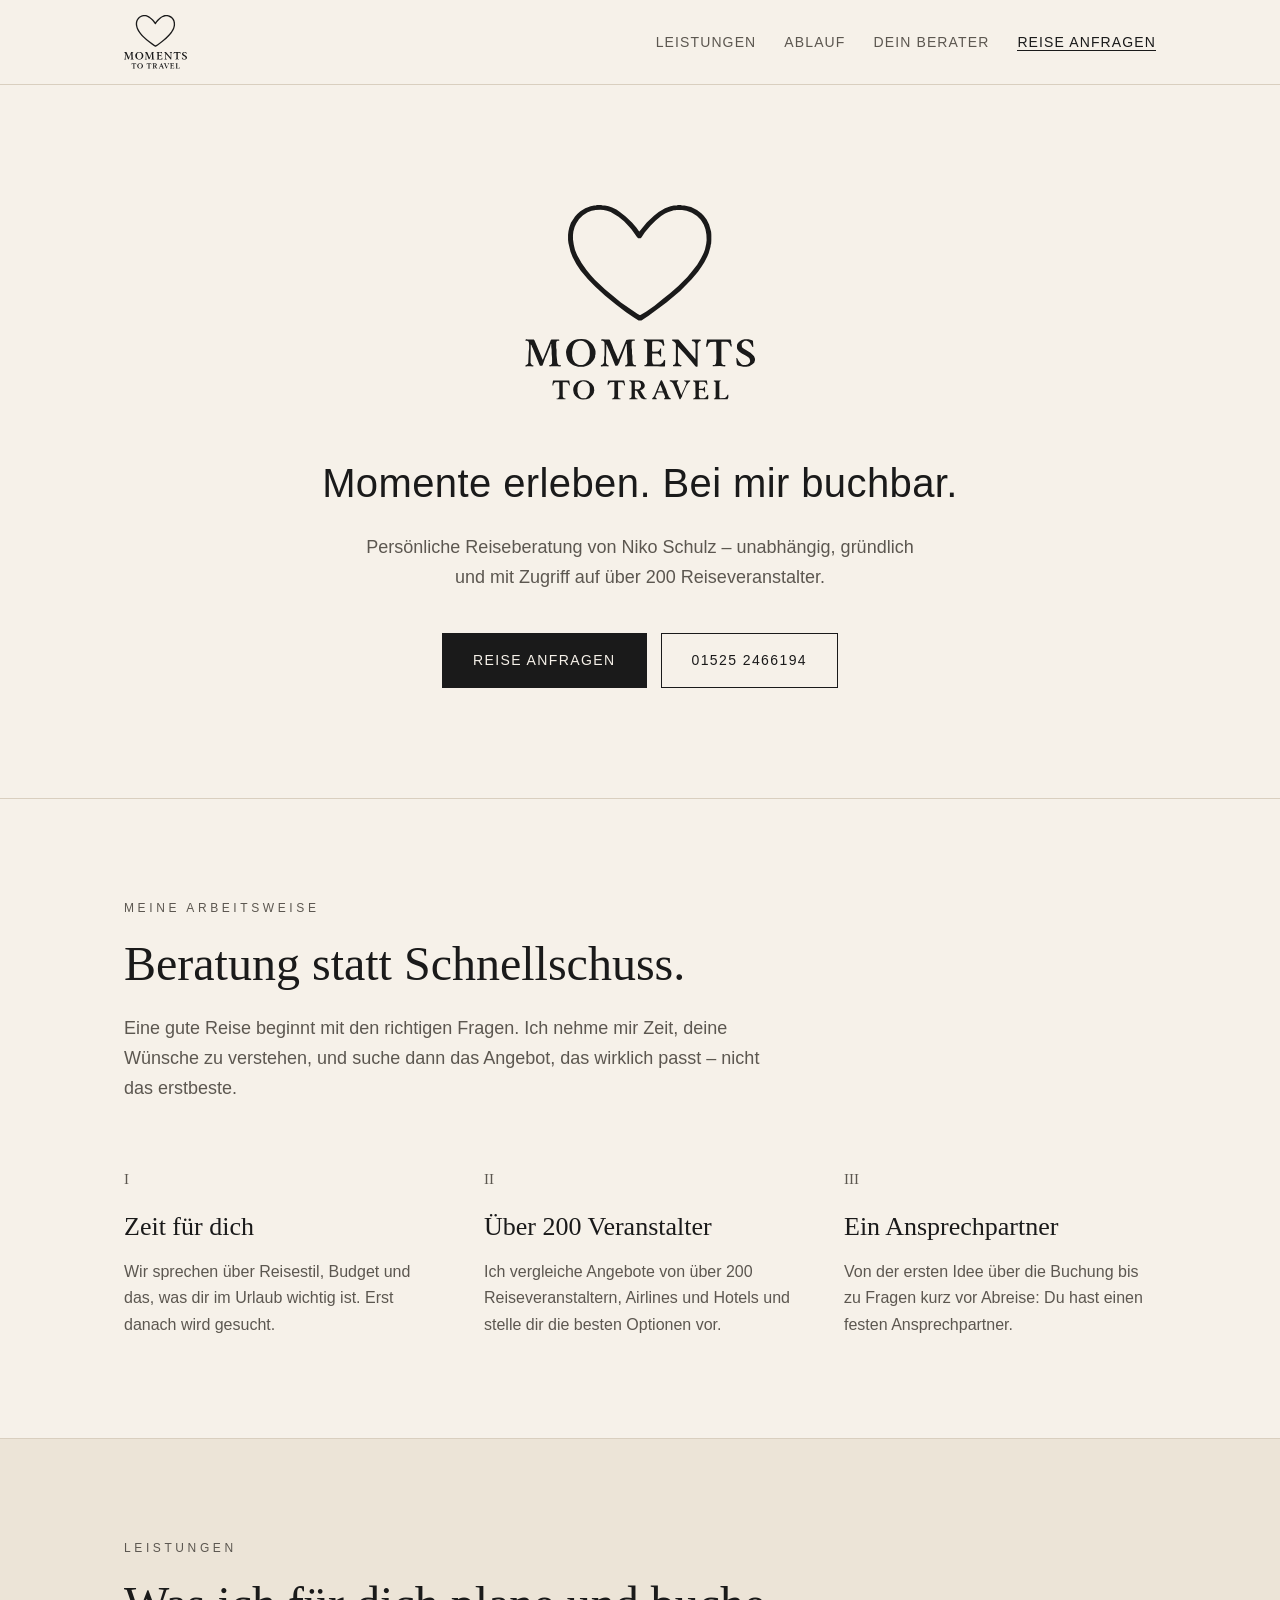
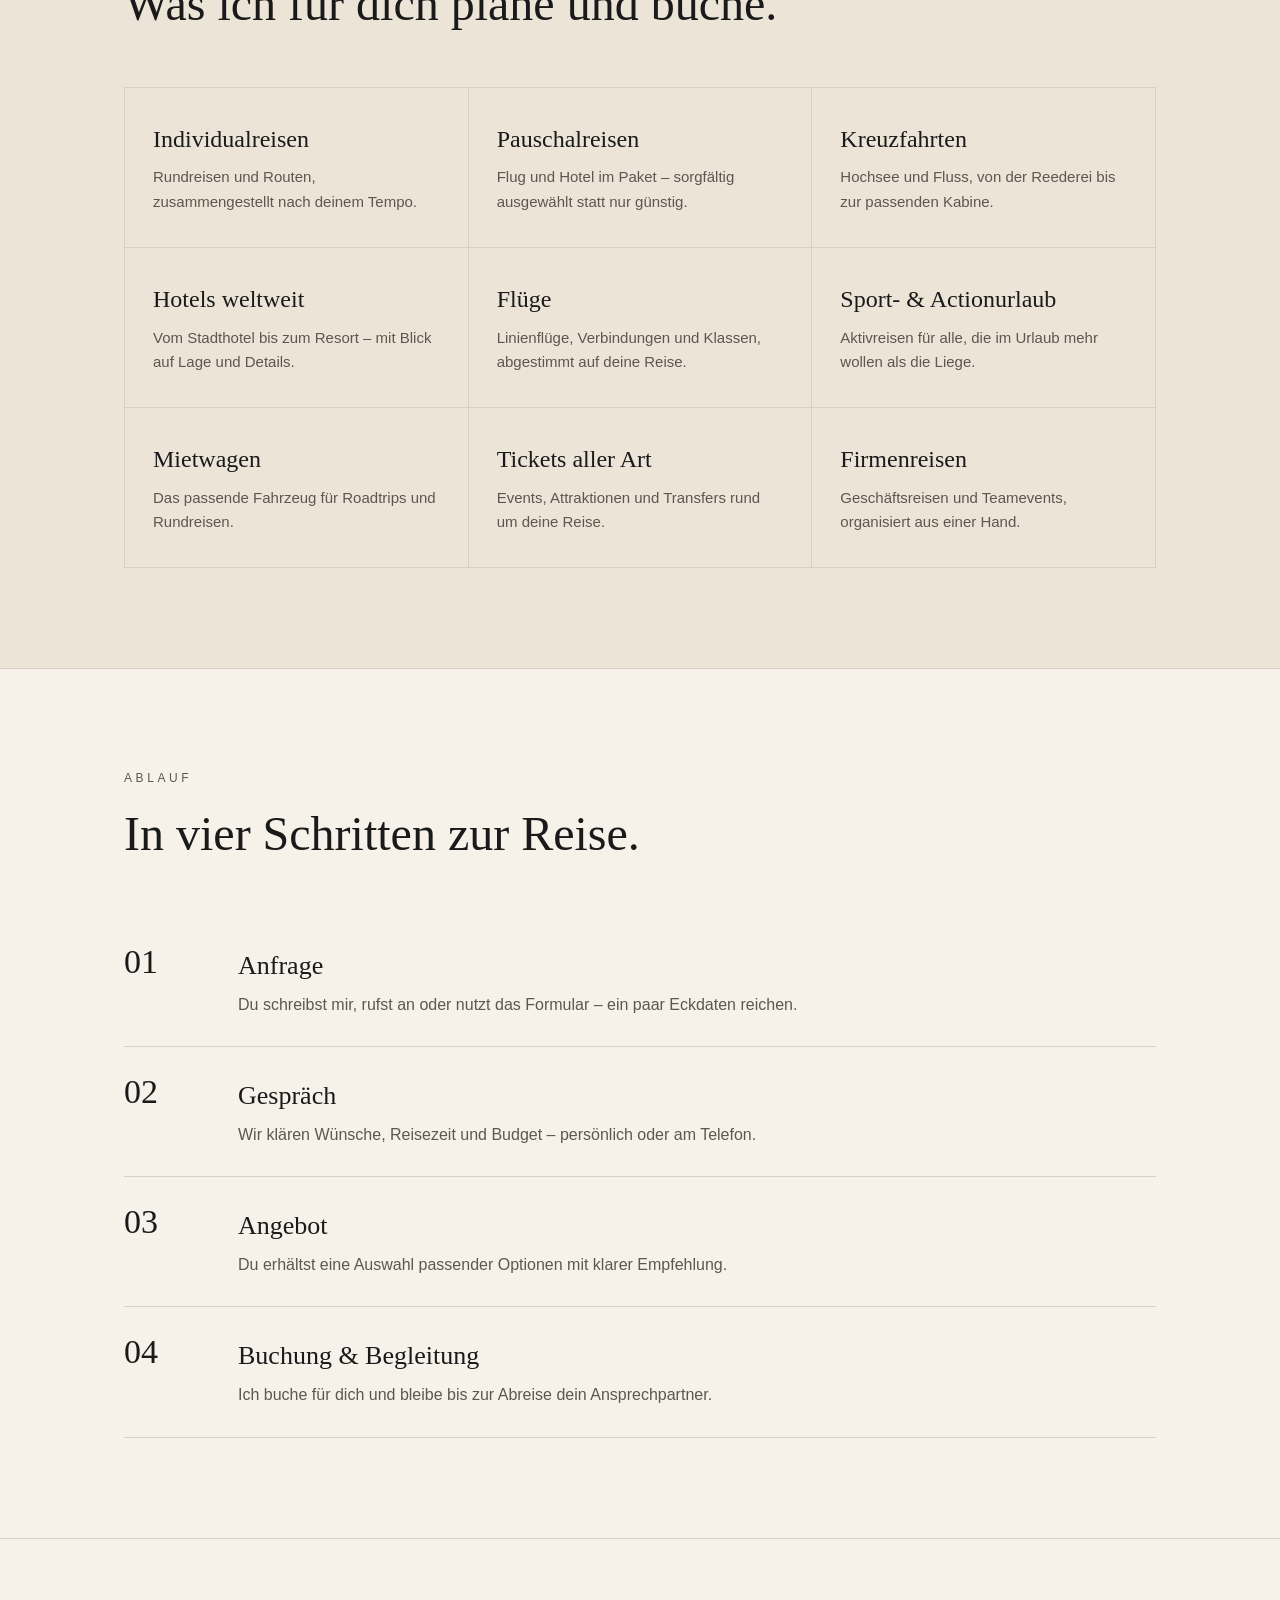
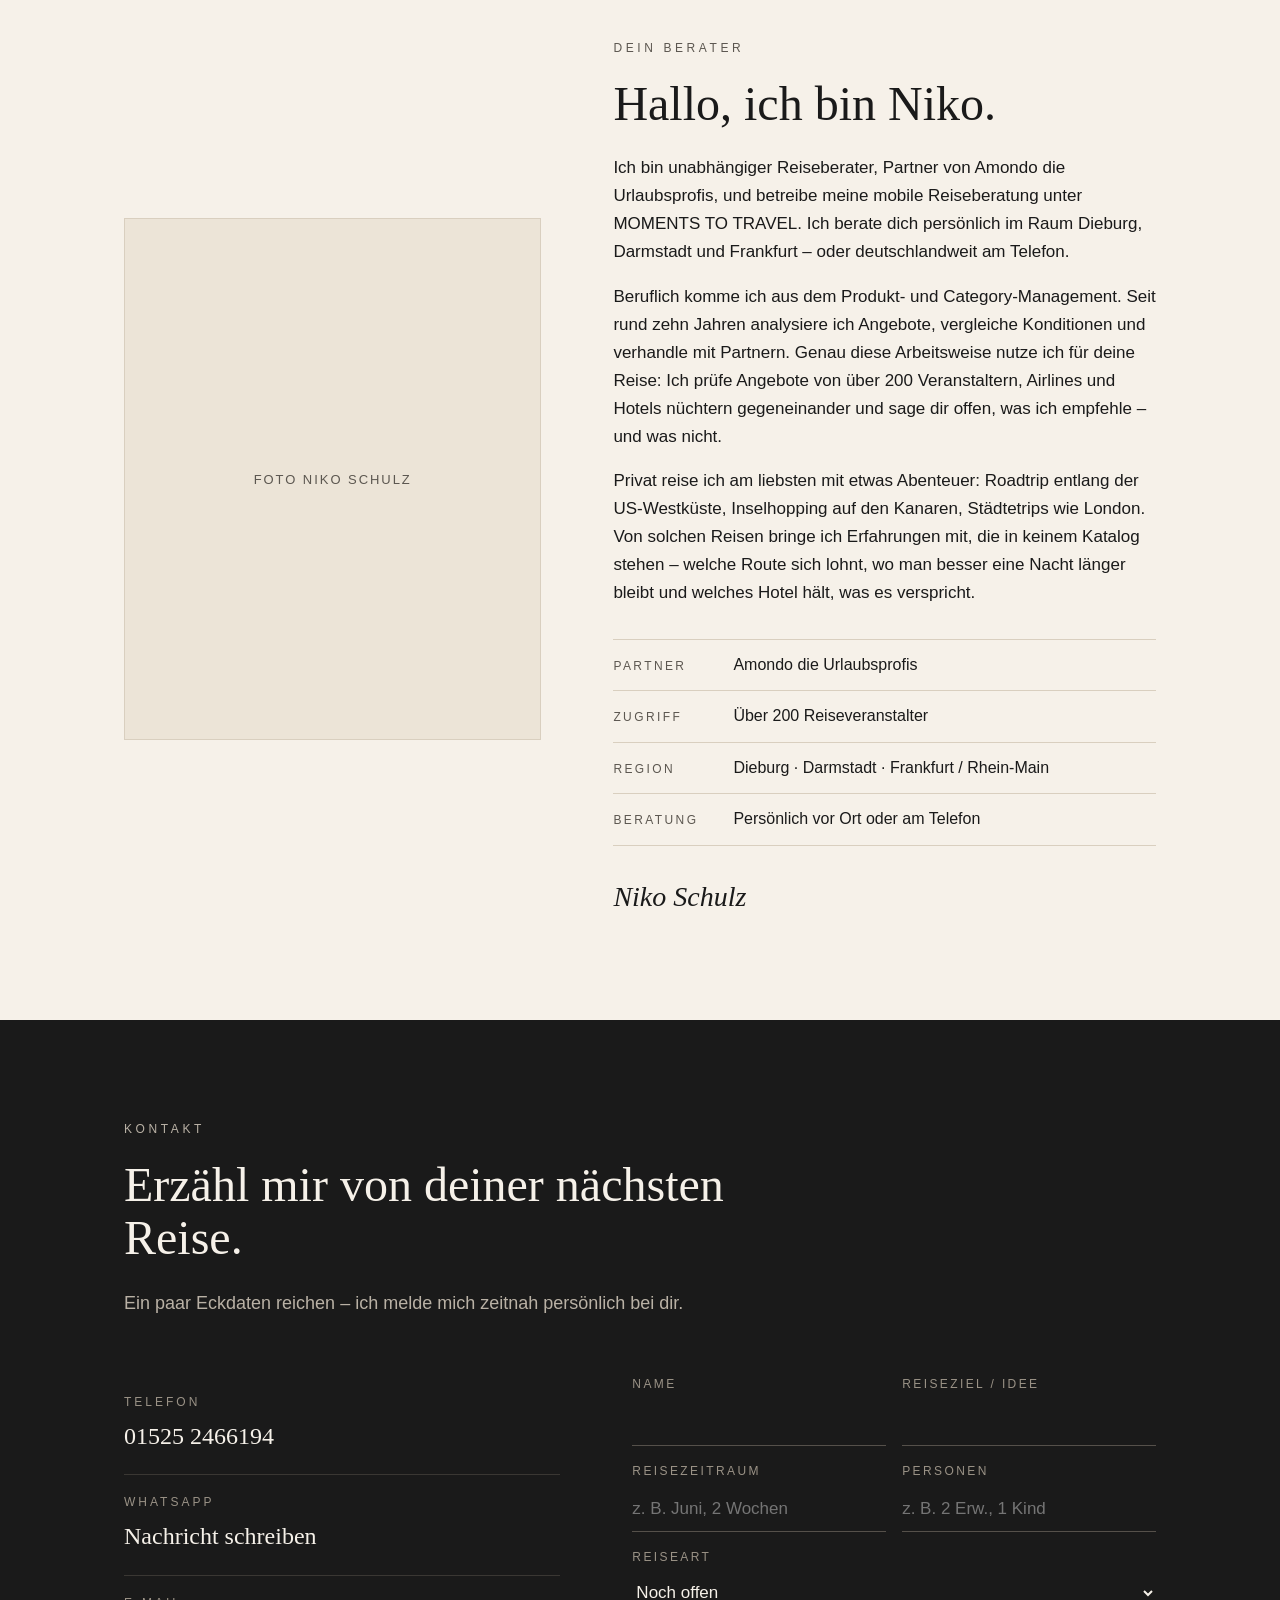
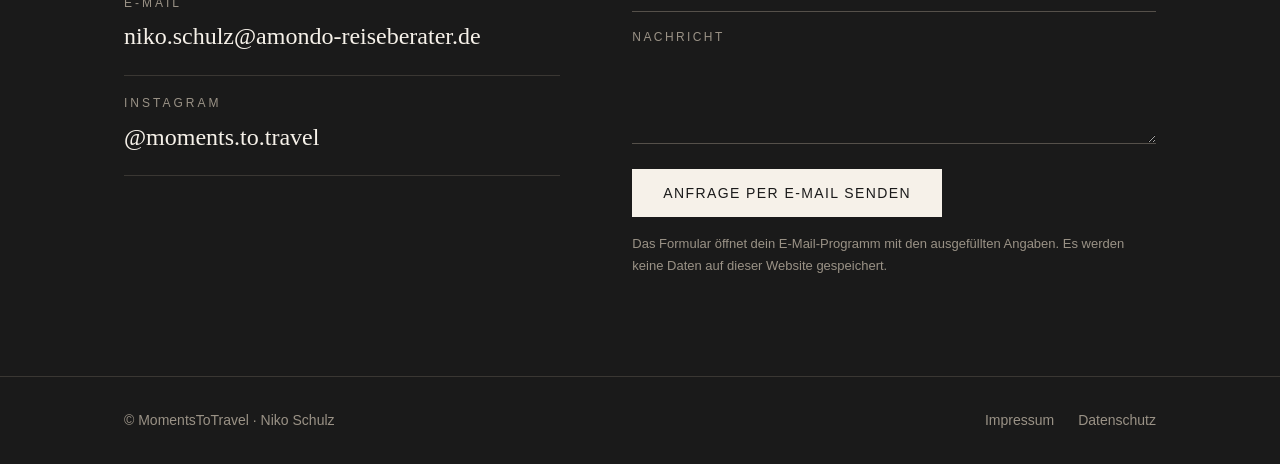
==== index.html @ 83b0ff92 "Website MomentsToTravel: Startseite, Impressum, Datenschutz, Logo" ====
<!DOCTYPE html>
<html lang="de">
<head>
<meta charset="utf-8">
<meta name="viewport" content="width=device-width, initial-scale=1">
<title>MomentsToTravel – Persönliche Reiseberatung Niko Schulz</title>
<meta name="description" content="Persönliche Reiseberatung im Raum Dieburg und Rhein-Main: Fernreisen, Individualreisen, Kreuzfahrten, Hotels und Flüge – mit Zugriff auf über 200 Reiseveranstalter.">
<link rel="icon" href="favicon.svg" type="image/svg+xml">
<link rel="stylesheet" href="style.css">
</head>
<body>

<header>
  <div class="wrap nav">
    <a href="#" class="brand" aria-label="MOMENTS TO TRAVEL – Startseite"><img src="logo.svg" alt="MOMENTS TO TRAVEL" class="logo-sm"></a>
    <ul class="menu">
      <li><a href="#leistungen">Leistungen</a></li>
      <li><a href="#ablauf">Ablauf</a></li>
      <li><a href="#berater">Dein Berater</a></li>
      <li><a href="#kontakt" class="cta">Reise anfragen</a></li>
    </ul>
  </div>
</header>

<main>
  <div class="hero wrap">
    <img src="logo.svg" alt="MOMENTS TO TRAVEL" class="logo-lg">
    <h1 class="claim">Momente erleben. Bei mir buchbar.</h1>
    <p>Persönliche Reiseberatung von Niko Schulz – unabhängig, gründlich und mit Zugriff auf über 200 Reiseveranstalter.</p>
    <div class="buttons">
      <a href="#kontakt" class="btn solid">Reise anfragen</a>
      <a href="tel:+4915252466194" class="btn ghost">01525 2466194</a>
    </div>
  </div>

  <section>
    <div class="wrap">
      <p class="eyebrow">Meine Arbeitsweise</p>
      <h2>Beratung statt Schnellschuss.</h2>
      <p class="lead">Eine gute Reise beginnt mit den richtigen Fragen. Ich nehme mir Zeit, deine Wünsche zu verstehen, und suche dann das Angebot, das wirklich passt – nicht das erstbeste.</p>
      <div class="three">
        <div>
          <span class="num">I</span>
          <h3>Zeit für dich</h3>
          <p>Wir sprechen über Reisestil, Budget und das, was dir im Urlaub wichtig ist. Erst danach wird gesucht.</p>
        </div>
        <div>
          <span class="num">II</span>
          <h3>Über 200 Veranstalter</h3>
          <p>Ich vergleiche Angebote von über 200 Reiseveranstaltern, Airlines und Hotels und stelle dir die besten Optionen vor.</p>
        </div>
        <div>
          <span class="num">III</span>
          <h3>Ein Ansprechpartner</h3>
          <p>Von der ersten Idee über die Buchung bis zu Fragen kurz vor Abreise: Du hast einen festen Ansprechpartner.</p>
        </div>
      </div>
    </div>
  </section>

  <section class="services" id="leistungen">
    <div class="wrap">
      <p class="eyebrow">Leistungen</p>
      <h2>Was ich für dich plane und buche.</h2>
      <div class="grid">
        <div><h3>Individualreisen</h3><p>Rundreisen und Routen, zusammengestellt nach deinem Tempo.</p></div>
        <div><h3>Pauschalreisen</h3><p>Flug und Hotel im Paket – sorgfältig ausgewählt statt nur günstig.</p></div>
        <div><h3>Kreuzfahrten</h3><p>Hochsee und Fluss, von der Reederei bis zur passenden Kabine.</p></div>
        <div><h3>Hotels weltweit</h3><p>Vom Stadthotel bis zum Resort – mit Blick auf Lage und Details.</p></div>
        <div><h3>Flüge</h3><p>Linienflüge, Verbindungen und Klassen, abgestimmt auf deine Reise.</p></div>
        <div><h3>Sport- &amp; Actionurlaub</h3><p>Aktivreisen für alle, die im Urlaub mehr wollen als die Liege.</p></div>
        <div><h3>Mietwagen</h3><p>Das passende Fahrzeug für Roadtrips und Rundreisen.</p></div>
        <div><h3>Tickets aller Art</h3><p>Events, Attraktionen und Transfers rund um deine Reise.</p></div>
        <div><h3>Firmenreisen</h3><p>Geschäftsreisen und Teamevents, organisiert aus einer Hand.</p></div>
      </div>
    </div>
  </section>

  <section id="ablauf">
    <div class="wrap">
      <p class="eyebrow">Ablauf</p>
      <h2>In vier Schritten zur Reise.</h2>
      <ol class="steps">
        <li><div><h3>Anfrage</h3><p>Du schreibst mir, rufst an oder nutzt das Formular – ein paar Eckdaten reichen.</p></div></li>
        <li><div><h3>Gespräch</h3><p>Wir klären Wünsche, Reisezeit und Budget – persönlich oder am Telefon.</p></div></li>
        <li><div><h3>Angebot</h3><p>Du erhältst eine Auswahl passender Optionen mit klarer Empfehlung.</p></div></li>
        <li><div><h3>Buchung &amp; Begleitung</h3><p>Ich buche für dich und bleibe bis zur Abreise dein Ansprechpartner.</p></div></li>
      </ol>
    </div>
  </section>

  <section id="berater">
    <div class="wrap about">
      <div class="portrait"><img src="niko.jpg" alt="Niko Schulz, Reiseberater" onerror="this.remove()"><span>Foto Niko Schulz</span></div>
      <div>
        <p class="eyebrow">Dein Berater</p>
        <h2>Hallo, ich bin Niko.</h2>
        <p>Ich bin unabhängiger Reiseberater, Partner von Amondo die Urlaubsprofis, und betreibe meine mobile Reiseberatung unter MOMENTS TO TRAVEL. Ich berate dich persönlich im Raum Dieburg, Darmstadt und Frankfurt – oder deutschlandweit am Telefon.</p>
        <p>Beruflich komme ich aus dem Produkt- und Category-Management. Seit rund zehn Jahren analysiere ich Angebote, vergleiche Konditionen und verhandle mit Partnern. Genau diese Arbeitsweise nutze ich für deine Reise: Ich prüfe Angebote von über 200 Veranstaltern, Airlines und Hotels nüchtern gegeneinander und sage dir offen, was ich empfehle – und was nicht.</p>
        <p>Privat reise ich am liebsten mit etwas Abenteuer: Roadtrip entlang der US-Westküste, Inselhopping auf den Kanaren, Städtetrips wie London. Von solchen Reisen bringe ich Erfahrungen mit, die in keinem Katalog stehen – welche Route sich lohnt, wo man besser eine Nacht länger bleibt und welches Hotel hält, was es verspricht.</p>
        <ul class="facts">
          <li><span>Partner</span>Amondo die Urlaubsprofis</li>
          <li><span>Zugriff</span>Über 200 Reiseveranstalter</li>
          <li><span>Region</span>Dieburg · Darmstadt · Frankfurt / Rhein-Main</li>
          <li><span>Beratung</span>Persönlich vor Ort oder am Telefon</li>
        </ul>
        <p class="sign">Niko Schulz</p>
      </div>
    </div>
  </section>

  <section class="contact" id="kontakt">
    <div class="wrap">
      <p class="eyebrow">Kontakt</p>
      <h2>Erzähl mir von deiner nächsten Reise.</h2>
      <p class="lead">Ein paar Eckdaten reichen – ich melde mich zeitnah persönlich bei dir.</p>
      <div class="contact-grid">
        <ul class="channels">
          <li><span>Telefon</span><a href="tel:+4915252466194">01525 2466194</a></li>
          <li><span>WhatsApp</span><a href="https://wa.me/4915252466194">Nachricht schreiben</a></li>
          <li><span>E-Mail</span><a href="mailto:niko.schulz@amondo-reiseberater.de">niko.schulz@amondo-reiseberater.de</a></li>
          <li><span>Instagram</span><a href="https://www.instagram.com/moments.to.travel/">@moments.to.travel</a></li>
        </ul>
        <form id="anfrage">
          <div><label for="name">Name</label><input id="name" required></div>
          <div><label for="ziel">Reiseziel / Idee</label><input id="ziel"></div>
          <div><label for="zeit">Reisezeitraum</label><input id="zeit" placeholder="z. B. Juni, 2 Wochen"></div>
          <div><label for="personen">Personen</label><input id="personen" placeholder="z. B. 2 Erw., 1 Kind"></div>
          <div class="full"><label for="art">Reiseart</label>
            <select id="art">
              <option>Noch offen</option><option>Individualreise</option><option>Pauschalreise</option>
              <option>Kreuzfahrt</option><option>Hotel</option><option>Flug</option>
              <option>Sport- / Actionurlaub</option><option>Firmenreise</option>
            </select>
          </div>
          <div class="full"><label for="nachricht">Nachricht</label><textarea id="nachricht"></textarea></div>
          <div class="full"><button type="submit" class="btn">Anfrage per E-Mail senden</button></div>
          <p class="full hint">Das Formular öffnet dein E-Mail-Programm mit den ausgefüllten Angaben. Es werden keine Daten auf dieser Website gespeichert.</p>
        </form>
      </div>
    </div>
  </section>
</main>

<footer>
  <div class="wrap">
    <span>© MomentsToTravel · Niko Schulz</span>
    <span><a href="impressum.html">Impressum</a><a href="datenschutz.html">Datenschutz</a></span>
  </div>
</footer>

<script>
document.getElementById('anfrage').addEventListener('submit', function (e) {
  e.preventDefault();
  var v = function (id) { return document.getElementById(id).value.trim(); };
  var body = 'Name: ' + v('name') + '\nReiseziel / Idee: ' + v('ziel') + '\nZeitraum: ' + v('zeit') +
             '\nPersonen: ' + v('personen') + '\nReiseart: ' + v('art') + '\n\n' + v('nachricht');
  window.location.href = 'mailto:niko.schulz@amondo-reiseberater.de?subject=' +
    encodeURIComponent('Reiseanfrage über momentstotravel.de') + '&body=' + encodeURIComponent(body);
});
</script>
</body>
</html>
---- style.css ----
:root {
  --cream: #f6f1e9;
  --cream-dark: #ece4d7;
  --ink: #1a1a1a;
  --muted: #5c5750;
  --line: #d9cfbf;
  --serif: "Cormorant Garamond", "Iowan Old Style", "Palatino Linotype", Palatino, "Book Antiqua", Georgia, serif;
  --sans: -apple-system, BlinkMacSystemFont, "Segoe UI", Helvetica, Arial, sans-serif;
}

* { box-sizing: border-box; margin: 0; padding: 0; }
html { scroll-behavior: smooth; }
body {
  background: var(--cream);
  color: var(--ink);
  font-family: var(--sans);
  font-size: 17px;
  line-height: 1.65;
  -webkit-font-smoothing: antialiased;
}
a { color: inherit; }
img, svg { display: block; }

.wrap { max-width: 1080px; margin: 0 auto; padding: 0 24px; }

/* Header */
header {
  position: sticky; top: 0; z-index: 10;
  background: rgba(246, 241, 233, 0.94);
  backdrop-filter: blur(8px);
  border-bottom: 1px solid var(--line);
}
.nav { display: flex; align-items: center; justify-content: space-between; height: 84px; }
.brand { display: flex; align-items: center; text-decoration: none; }
.menu { display: flex; gap: 28px; list-style: none; }
.menu a { text-decoration: none; font-size: 14px; letter-spacing: 0.08em; text-transform: uppercase; color: var(--muted); }
.menu a:hover { color: var(--ink); }
.menu .cta { color: var(--ink); border-bottom: 1px solid var(--ink); }

/* Logo */
.logo-sm { height: 54px; width: auto; }
.logo-lg { width: 230px; height: auto; margin: 0 auto 56px; }

/* Hero */
.hero { padding: 120px 0 110px; text-align: center; }
.hero h1.claim { font-family: var(--sans); font-weight: 300; font-size: clamp(26px, 3.6vw, 40px); letter-spacing: 0.01em; line-height: 1.3; max-width: 820px; margin: 0 auto 24px; }
.hero p { max-width: 560px; margin: 0 auto 40px; color: var(--muted); font-size: 18px; }
.buttons { display: flex; gap: 14px; justify-content: center; flex-wrap: wrap; }
.btn {
  display: inline-block; padding: 15px 30px; text-decoration: none;
  font-size: 14px; letter-spacing: 0.1em; text-transform: uppercase;
  border: 1px solid var(--ink); transition: background .2s, color .2s;
}
.btn.solid { background: var(--ink); color: var(--cream); }
.btn.solid:hover { background: transparent; color: var(--ink); }
.btn.ghost:hover { background: var(--ink); color: var(--cream); }

/* Sections */
section { padding: 100px 0; border-top: 1px solid var(--line); }
.eyebrow { font-size: 12px; letter-spacing: 0.3em; text-transform: uppercase; color: var(--muted); margin-bottom: 18px; }
h2 { font-family: var(--serif); font-weight: 400; font-size: clamp(32px, 4.4vw, 48px); line-height: 1.12; margin-bottom: 24px; max-width: 720px; }
.lead { color: var(--muted); max-width: 640px; font-size: 18px; }

/* Approach */
.three { display: grid; grid-template-columns: repeat(3, 1fr); gap: 48px; margin-top: 64px; }
.three h3 { font-family: var(--serif); font-weight: 400; font-size: 26px; margin-bottom: 10px; }
.three .num { font-family: var(--serif); font-size: 15px; color: var(--muted); margin-bottom: 14px; display: block; }
.three p { color: var(--muted); font-size: 16px; }

/* Services */
.services { background: var(--cream-dark); }
.grid { display: grid; grid-template-columns: repeat(3, 1fr); margin-top: 56px; border-top: 1px solid var(--line); border-left: 1px solid var(--line); }
.grid div { padding: 32px 28px; border-right: 1px solid var(--line); border-bottom: 1px solid var(--line); }
.grid h3 { font-family: var(--serif); font-weight: 400; font-size: 24px; margin-bottom: 6px; }
.grid p { color: var(--muted); font-size: 15px; }

/* Steps */
.steps { list-style: none; margin-top: 56px; counter-reset: s; }
.steps li { display: grid; grid-template-columns: 90px 1fr; gap: 24px; padding: 28px 0; border-bottom: 1px solid var(--line); counter-increment: s; }
.steps li::before { content: "0" counter(s); font-family: var(--serif); font-size: 34px; line-height: 1; }
.steps h3 { font-family: var(--serif); font-weight: 400; font-size: 26px; margin-bottom: 4px; }
.steps p { color: var(--muted); font-size: 16px; }

/* Dein Berater */
.about { display: grid; grid-template-columns: 1fr 1.3fr; gap: 72px; align-items: center; }
.portrait {
  position: relative; overflow: hidden;
  aspect-ratio: 4 / 5; background: var(--cream-dark); border: 1px solid var(--line);
  display: flex; align-items: center; justify-content: center; color: var(--muted);
  font-size: 13px; letter-spacing: 0.15em; text-transform: uppercase; text-align: center;
}
.portrait img { position: absolute; inset: 0; width: 100%; height: 100%; object-fit: cover; }
.about p + p { margin-top: 16px; }
.facts { list-style: none; margin-top: 32px; border-top: 1px solid var(--line); }
.facts li { padding: 12px 0; border-bottom: 1px solid var(--line); font-size: 16px; }
.facts span { display: inline-block; width: 120px; font-size: 12px; letter-spacing: 0.2em; text-transform: uppercase; color: var(--muted); }
.sign { font-family: var(--serif); font-style: italic; font-size: 28px; margin-top: 28px; }

/* Contact */
.contact { background: var(--ink); color: var(--cream); border-top: none; }
.contact .eyebrow, .contact .lead { color: #b9b1a5; }
.contact-grid { display: grid; grid-template-columns: 1fr 1.2fr; gap: 72px; margin-top: 56px; }
.channels { list-style: none; }
.channels li { padding: 18px 0; border-bottom: 1px solid #3a3733; }
.channels span { display: block; font-size: 12px; letter-spacing: 0.25em; text-transform: uppercase; color: #9a9286; margin-bottom: 4px; }
.channels a { font-family: var(--serif); font-size: 24px; text-decoration: none; word-break: break-word; }
.channels a:hover { text-decoration: underline; }
form { display: grid; grid-template-columns: 1fr 1fr; gap: 16px; }
form .full { grid-column: 1 / -1; }
label { display: block; font-size: 12px; letter-spacing: 0.2em; text-transform: uppercase; color: #9a9286; margin-bottom: 6px; }
input, textarea, select {
  width: 100%; background: transparent; border: none; border-bottom: 1px solid #55504a;
  color: var(--cream); font: inherit; padding: 8px 0; border-radius: 0;
}
select option { color: var(--ink); }
input:focus, textarea:focus, select:focus { outline: none; border-bottom-color: var(--cream); }
textarea { resize: vertical; min-height: 90px; }
form .btn { background: var(--cream); color: var(--ink); border-color: var(--cream); cursor: pointer; font-family: var(--sans); }
form .btn:hover { background: transparent; color: var(--cream); }
.hint { font-size: 13px; color: #9a9286; }

/* Footer */
footer { background: var(--ink); color: #9a9286; border-top: 1px solid #3a3733; padding: 32px 0; font-size: 14px; }
footer .wrap { display: flex; justify-content: space-between; flex-wrap: wrap; gap: 12px; }
footer a { text-decoration: none; margin-left: 24px; }
footer a:hover { color: var(--cream); }

/* Legal pages */
.legal { padding: 80px 0 100px; border-top: none; }
.legal h1 { font-family: var(--serif); font-weight: 400; font-size: 48px; margin-bottom: 40px; }
.legal h2 { font-size: 26px; margin: 40px 0 10px; }
.legal p, .legal li { color: var(--muted); max-width: 720px; }
.open { font-style: italic; }

@media (max-width: 860px) {
  .menu li:not(:last-child) { display: none; }
  .three, .grid, .about, .contact-grid { grid-template-columns: 1fr; }
  .three { gap: 36px; }
  .about { gap: 40px; }
  .portrait { max-width: 360px; }
  section { padding: 72px 0; }
  .hero { padding: 80px 0 72px; }
  .logo-sm { height: 46px; }
  .logo-lg { width: 180px; }
  .steps li { grid-template-columns: 60px 1fr; }
  form { grid-template-columns: 1fr; }
  .facts span { display: block; width: auto; }
  footer a { margin: 0 20px 0 0; }
}
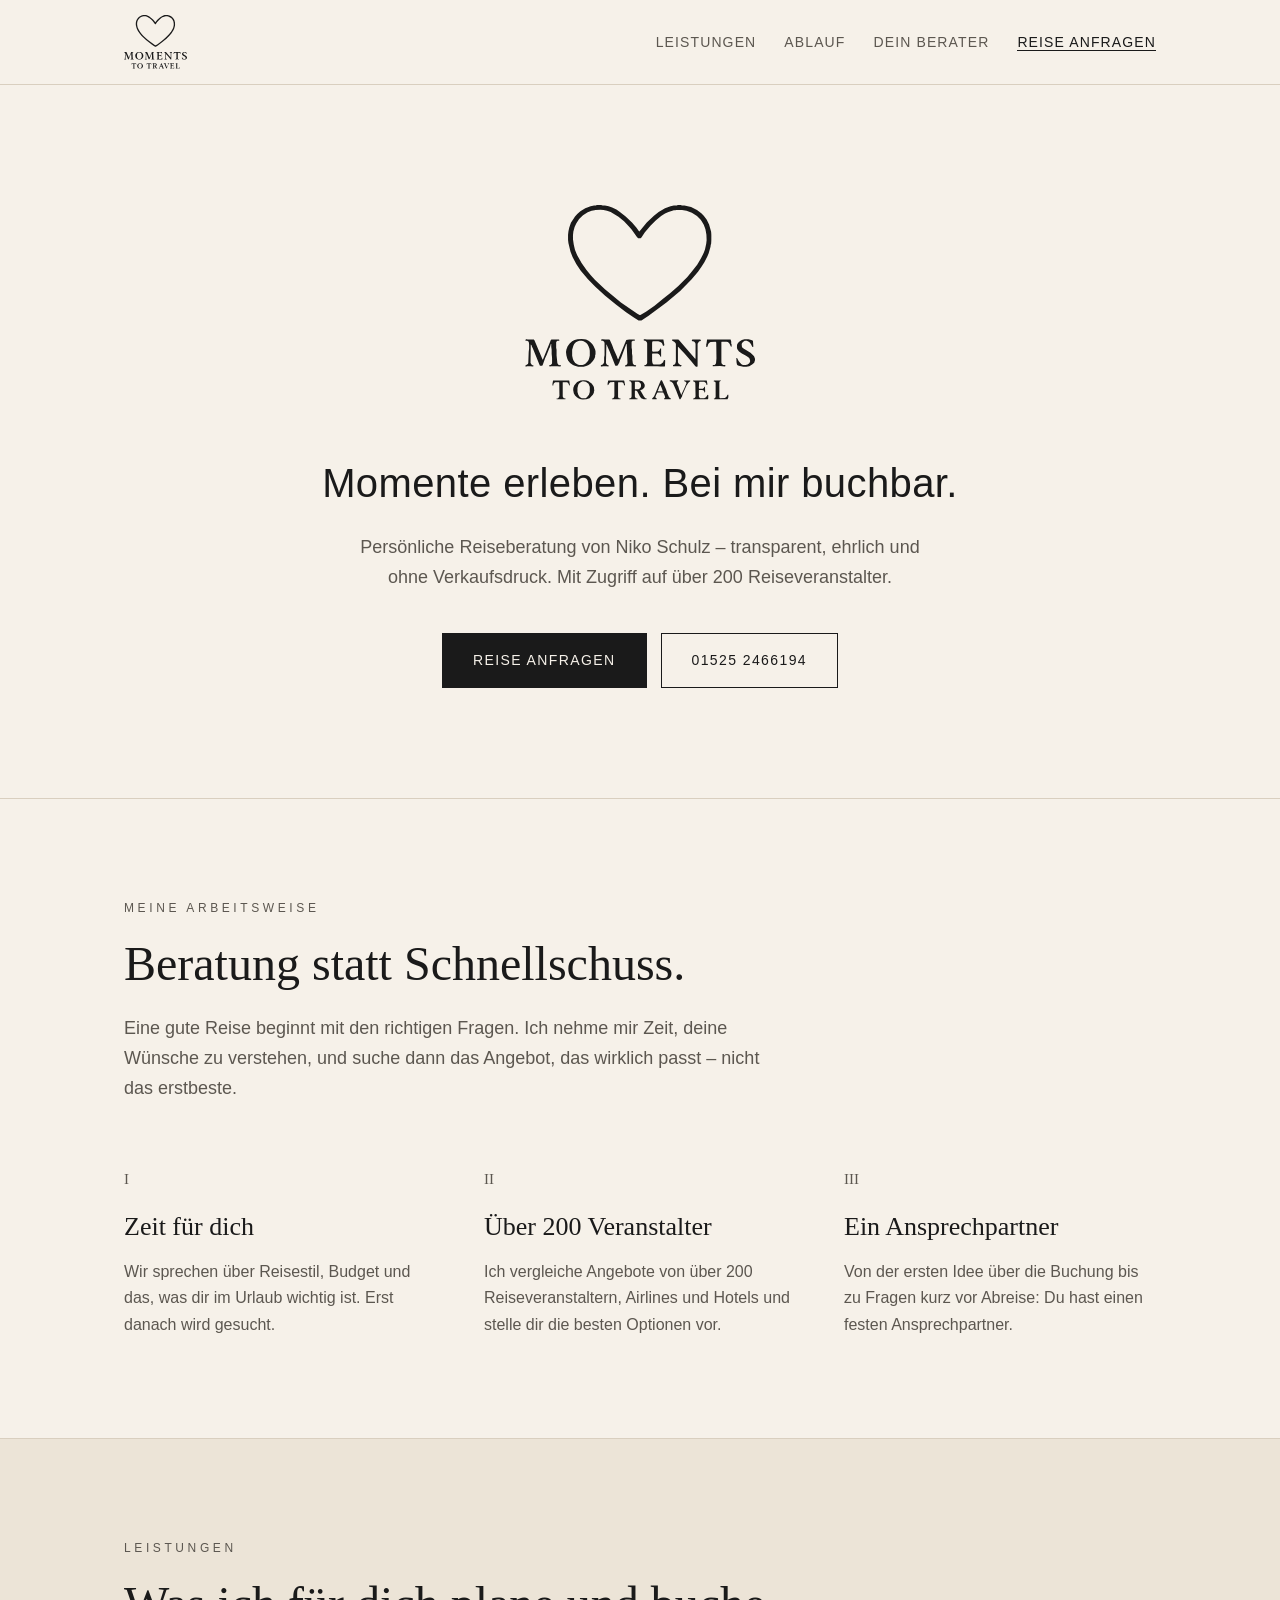
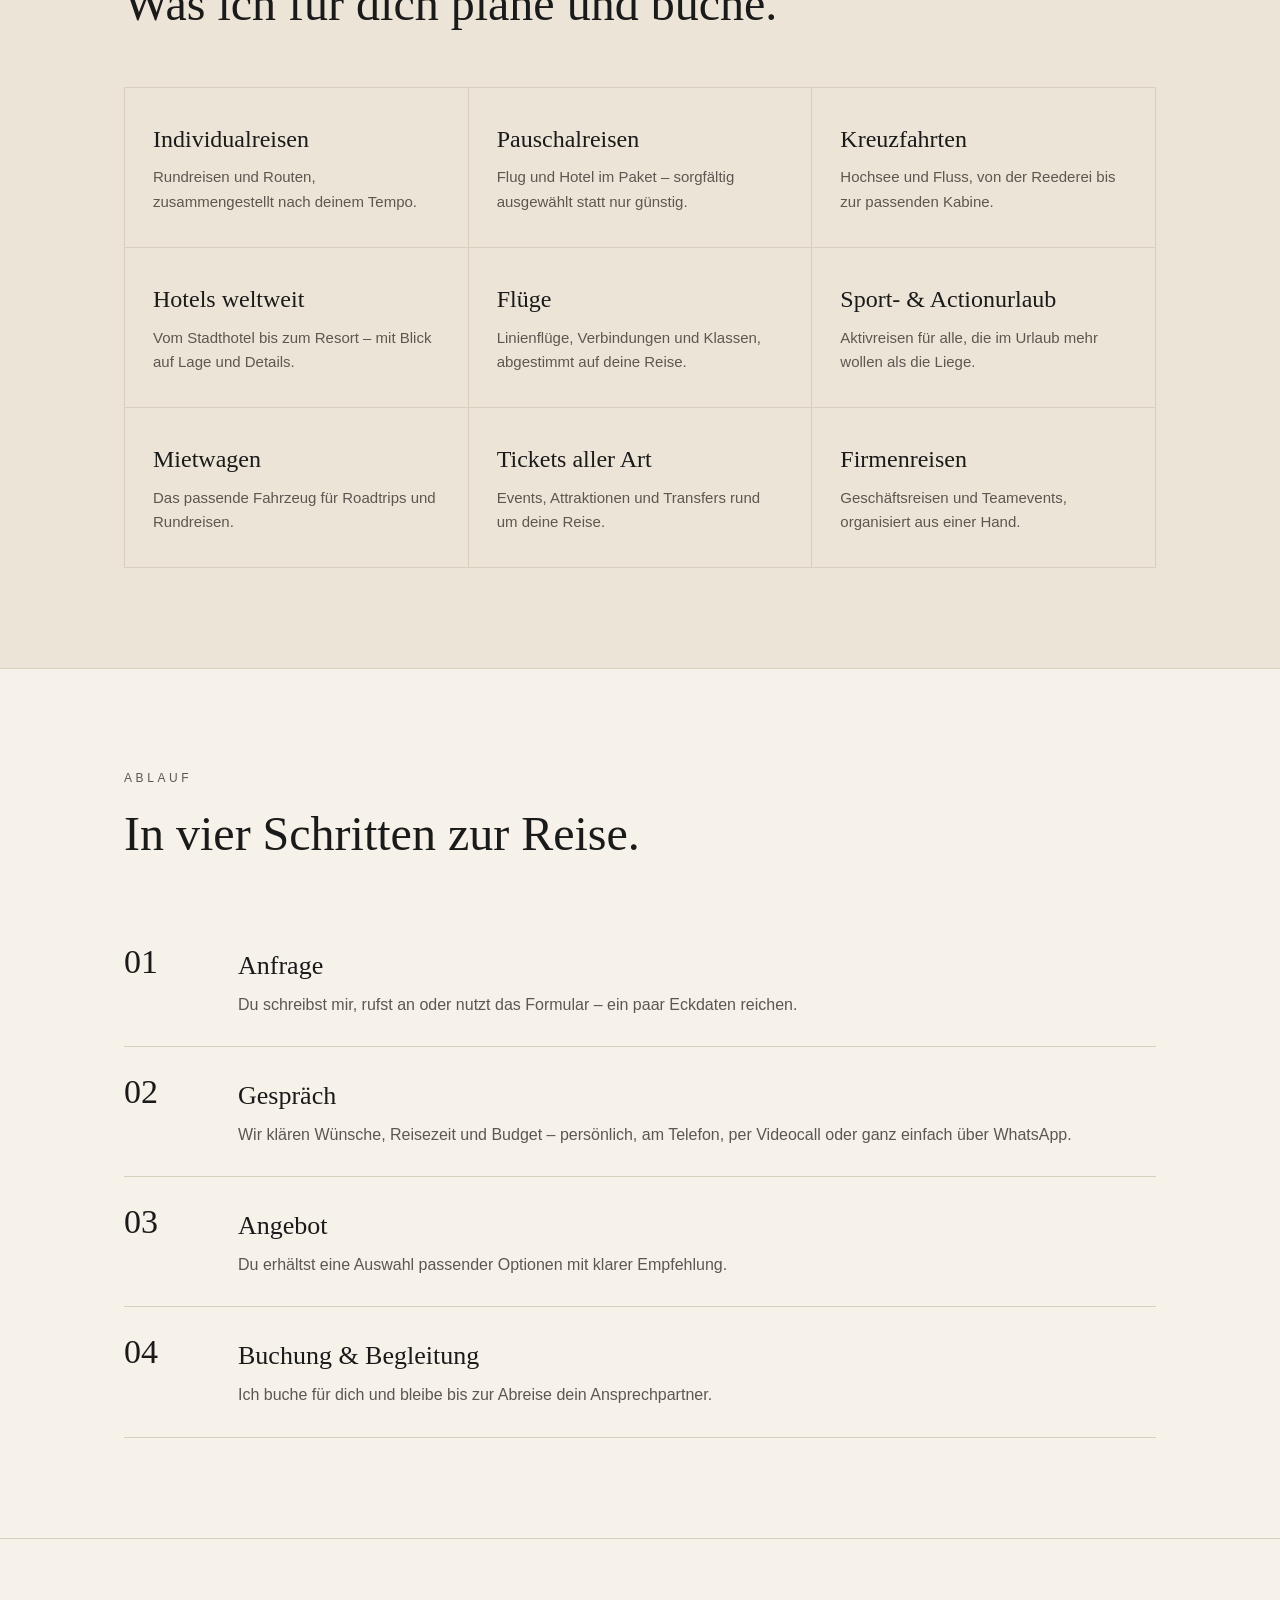
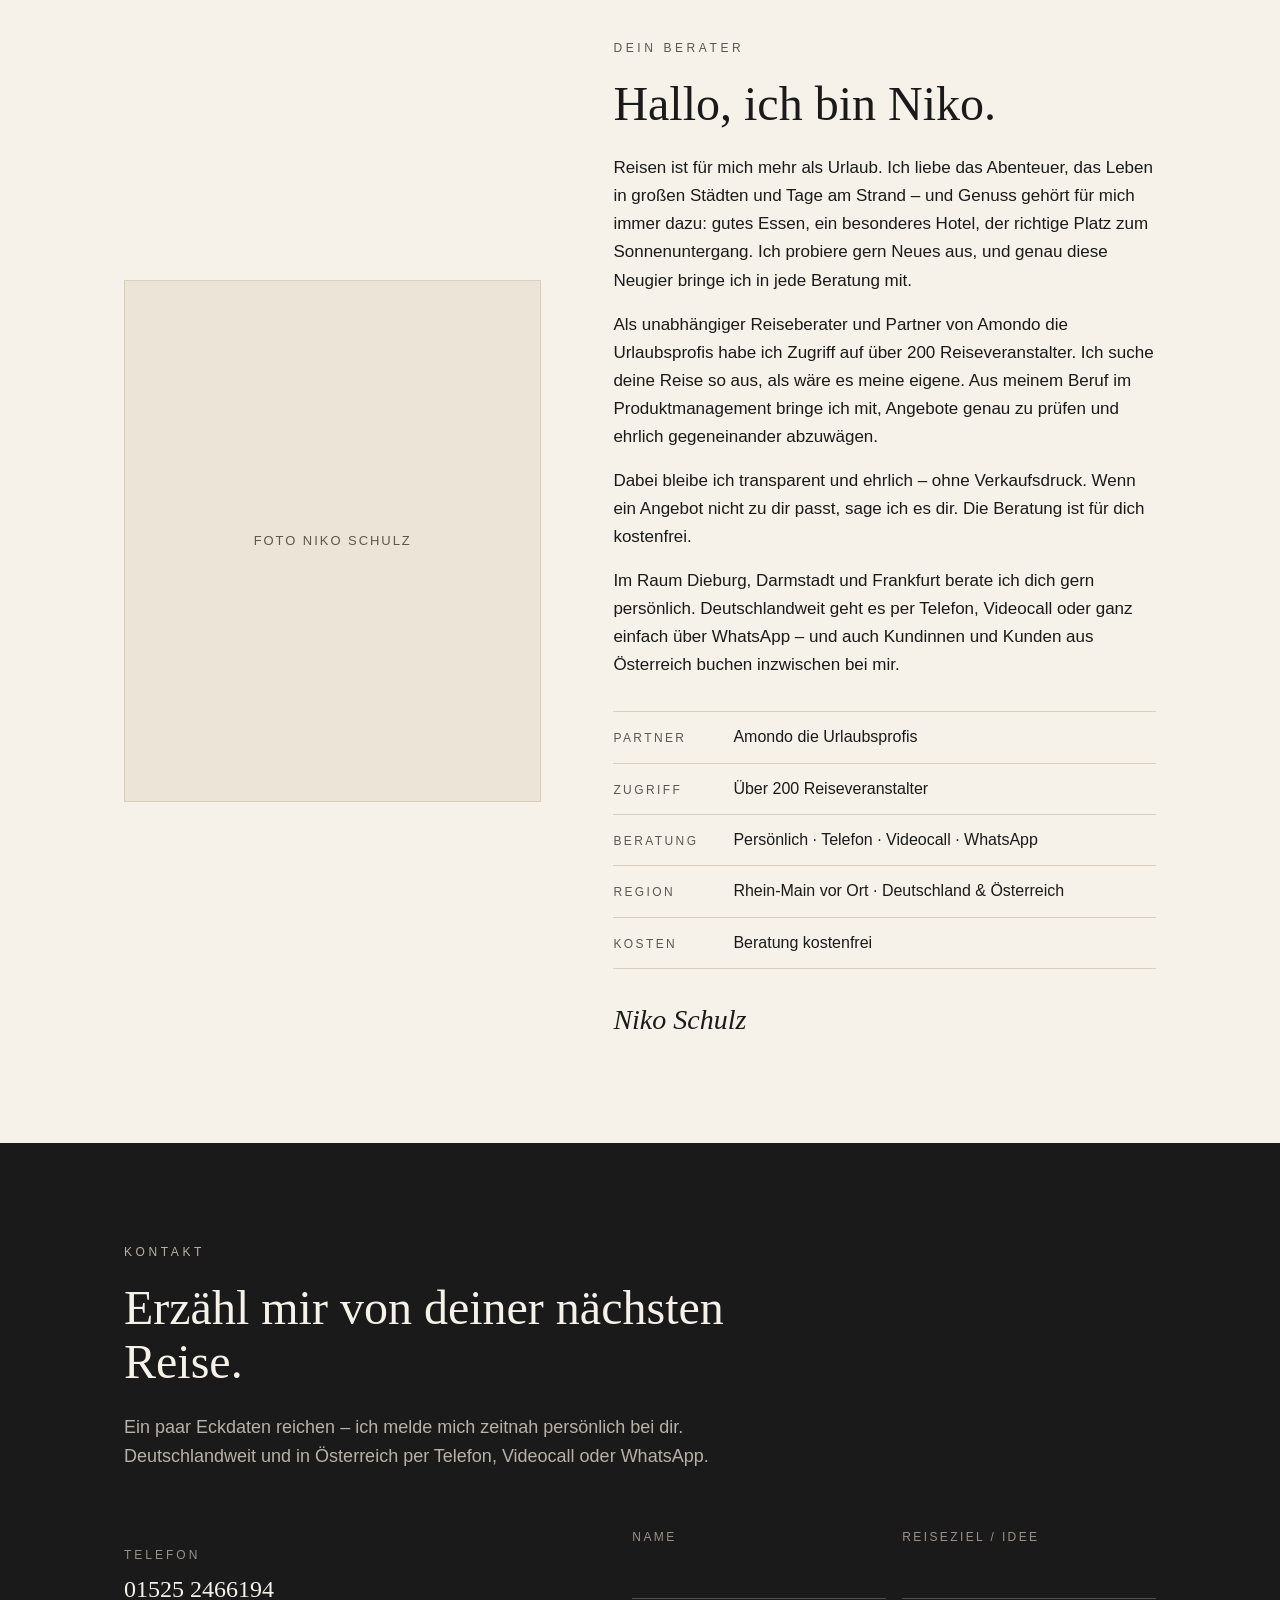
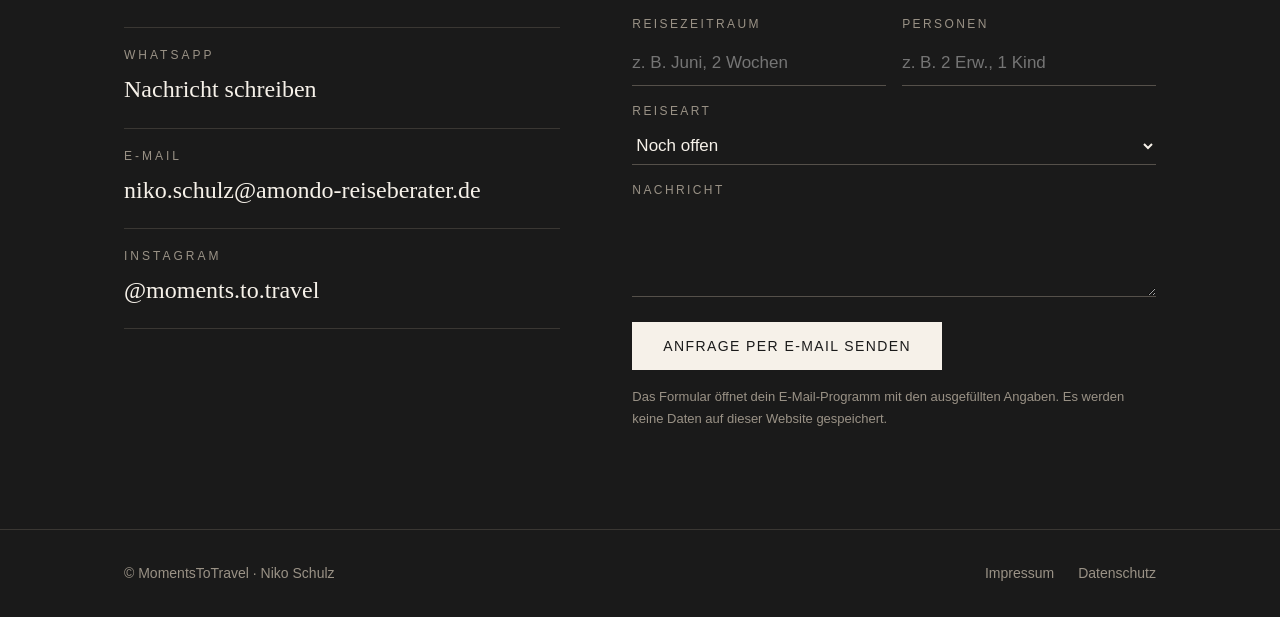
==== commit d747c98e: "Dein Berater: mehr Persönliches, Beratung per Telefon, Videocall, WhatsApp" ====
--- a/index.html
+++ b/index.html
@@ -4,7 +4,7 @@
 <meta charset="utf-8">
 <meta name="viewport" content="width=device-width, initial-scale=1">
 <title>MomentsToTravel – Persönliche Reiseberatung Niko Schulz</title>
-<meta name="description" content="Persönliche Reiseberatung im Raum Dieburg und Rhein-Main: Fernreisen, Individualreisen, Kreuzfahrten, Hotels und Flüge – mit Zugriff auf über 200 Reiseveranstalter.">
+<meta name="description" content="Persönliche Reiseberatung im Raum Dieburg und Rhein-Main, deutschlandweit per Telefon, Videocall oder WhatsApp: Individualreisen, Kreuzfahrten, Hotels und Flüge – mit Zugriff auf über 200 Reiseveranstalter.">
 <link rel="icon" href="favicon.svg" type="image/svg+xml">
 <link rel="stylesheet" href="style.css">
 </head>
@@ -26,7 +26,7 @@
   <div class="hero wrap">
     <img src="logo.svg" alt="MOMENTS TO TRAVEL" class="logo-lg">
     <h1 class="claim">Momente erleben. Bei mir buchbar.</h1>
-    <p>Persönliche Reiseberatung von Niko Schulz – unabhängig, gründlich und mit Zugriff auf über 200 Reiseveranstalter.</p>
+    <p>Persönliche Reiseberatung von Niko Schulz – transparent, ehrlich und ohne Verkaufsdruck. Mit Zugriff auf über 200 Reiseveranstalter.</p>
     <div class="buttons">
       <a href="#kontakt" class="btn solid">Reise anfragen</a>
       <a href="tel:+4915252466194" class="btn ghost">01525 2466194</a>
@@ -82,7 +82,7 @@
       <h2>In vier Schritten zur Reise.</h2>
       <ol class="steps">
         <li><div><h3>Anfrage</h3><p>Du schreibst mir, rufst an oder nutzt das Formular – ein paar Eckdaten reichen.</p></div></li>
-        <li><div><h3>Gespräch</h3><p>Wir klären Wünsche, Reisezeit und Budget – persönlich oder am Telefon.</p></div></li>
+        <li><div><h3>Gespräch</h3><p>Wir klären Wünsche, Reisezeit und Budget – persönlich, am Telefon, per Videocall oder ganz einfach über WhatsApp.</p></div></li>
         <li><div><h3>Angebot</h3><p>Du erhältst eine Auswahl passender Optionen mit klarer Empfehlung.</p></div></li>
         <li><div><h3>Buchung &amp; Begleitung</h3><p>Ich buche für dich und bleibe bis zur Abreise dein Ansprechpartner.</p></div></li>
       </ol>
@@ -95,14 +95,16 @@
       <div>
         <p class="eyebrow">Dein Berater</p>
         <h2>Hallo, ich bin Niko.</h2>
-        <p>Ich bin unabhängiger Reiseberater, Partner von Amondo die Urlaubsprofis, und betreibe meine mobile Reiseberatung unter MOMENTS TO TRAVEL. Ich berate dich persönlich im Raum Dieburg, Darmstadt und Frankfurt – oder deutschlandweit am Telefon.</p>
-        <p>Beruflich komme ich aus dem Produkt- und Category-Management. Seit rund zehn Jahren analysiere ich Angebote, vergleiche Konditionen und verhandle mit Partnern. Genau diese Arbeitsweise nutze ich für deine Reise: Ich prüfe Angebote von über 200 Veranstaltern, Airlines und Hotels nüchtern gegeneinander und sage dir offen, was ich empfehle – und was nicht.</p>
-        <p>Privat reise ich am liebsten mit etwas Abenteuer: Roadtrip entlang der US-Westküste, Inselhopping auf den Kanaren, Städtetrips wie London. Von solchen Reisen bringe ich Erfahrungen mit, die in keinem Katalog stehen – welche Route sich lohnt, wo man besser eine Nacht länger bleibt und welches Hotel hält, was es verspricht.</p>
+        <p>Reisen ist für mich mehr als Urlaub. Ich liebe das Abenteuer, das Leben in großen Städten und Tage am Strand – und Genuss gehört für mich immer dazu: gutes Essen, ein besonderes Hotel, der richtige Platz zum Sonnenuntergang. Ich probiere gern Neues aus, und genau diese Neugier bringe ich in jede Beratung mit.</p>
+        <p>Als unabhängiger Reiseberater und Partner von Amondo die Urlaubsprofis habe ich Zugriff auf über 200 Reiseveranstalter. Ich suche deine Reise so aus, als wäre es meine eigene. Aus meinem Beruf im Produktmanagement bringe ich mit, Angebote genau zu prüfen und ehrlich gegeneinander abzuwägen.</p>
+        <p>Dabei bleibe ich transparent und ehrlich – ohne Verkaufsdruck. Wenn ein Angebot nicht zu dir passt, sage ich es dir. Die Beratung ist für dich kostenfrei.</p>
+        <p>Im Raum Dieburg, Darmstadt und Frankfurt berate ich dich gern persönlich. Deutschlandweit geht es per Telefon, Videocall oder ganz einfach über WhatsApp – und auch Kundinnen und Kunden aus Österreich buchen inzwischen bei mir.</p>
         <ul class="facts">
           <li><span>Partner</span>Amondo die Urlaubsprofis</li>
           <li><span>Zugriff</span>Über 200 Reiseveranstalter</li>
-          <li><span>Region</span>Dieburg · Darmstadt · Frankfurt / Rhein-Main</li>
-          <li><span>Beratung</span>Persönlich vor Ort oder am Telefon</li>
+          <li><span>Beratung</span>Persönlich · Telefon · Videocall · WhatsApp</li>
+          <li><span>Region</span>Rhein-Main vor Ort · Deutschland &amp; Österreich</li>
+          <li><span>Kosten</span>Beratung kostenfrei</li>
         </ul>
         <p class="sign">Niko Schulz</p>
       </div>
@@ -113,7 +115,7 @@
     <div class="wrap">
       <p class="eyebrow">Kontakt</p>
       <h2>Erzähl mir von deiner nächsten Reise.</h2>
-      <p class="lead">Ein paar Eckdaten reichen – ich melde mich zeitnah persönlich bei dir.</p>
+      <p class="lead">Ein paar Eckdaten reichen – ich melde mich zeitnah persönlich bei dir. Deutschlandweit und in Österreich per Telefon, Videocall oder WhatsApp.</p>
       <div class="contact-grid">
         <ul class="channels">
           <li><span>Telefon</span><a href="tel:+4915252466194">01525 2466194</a></li>
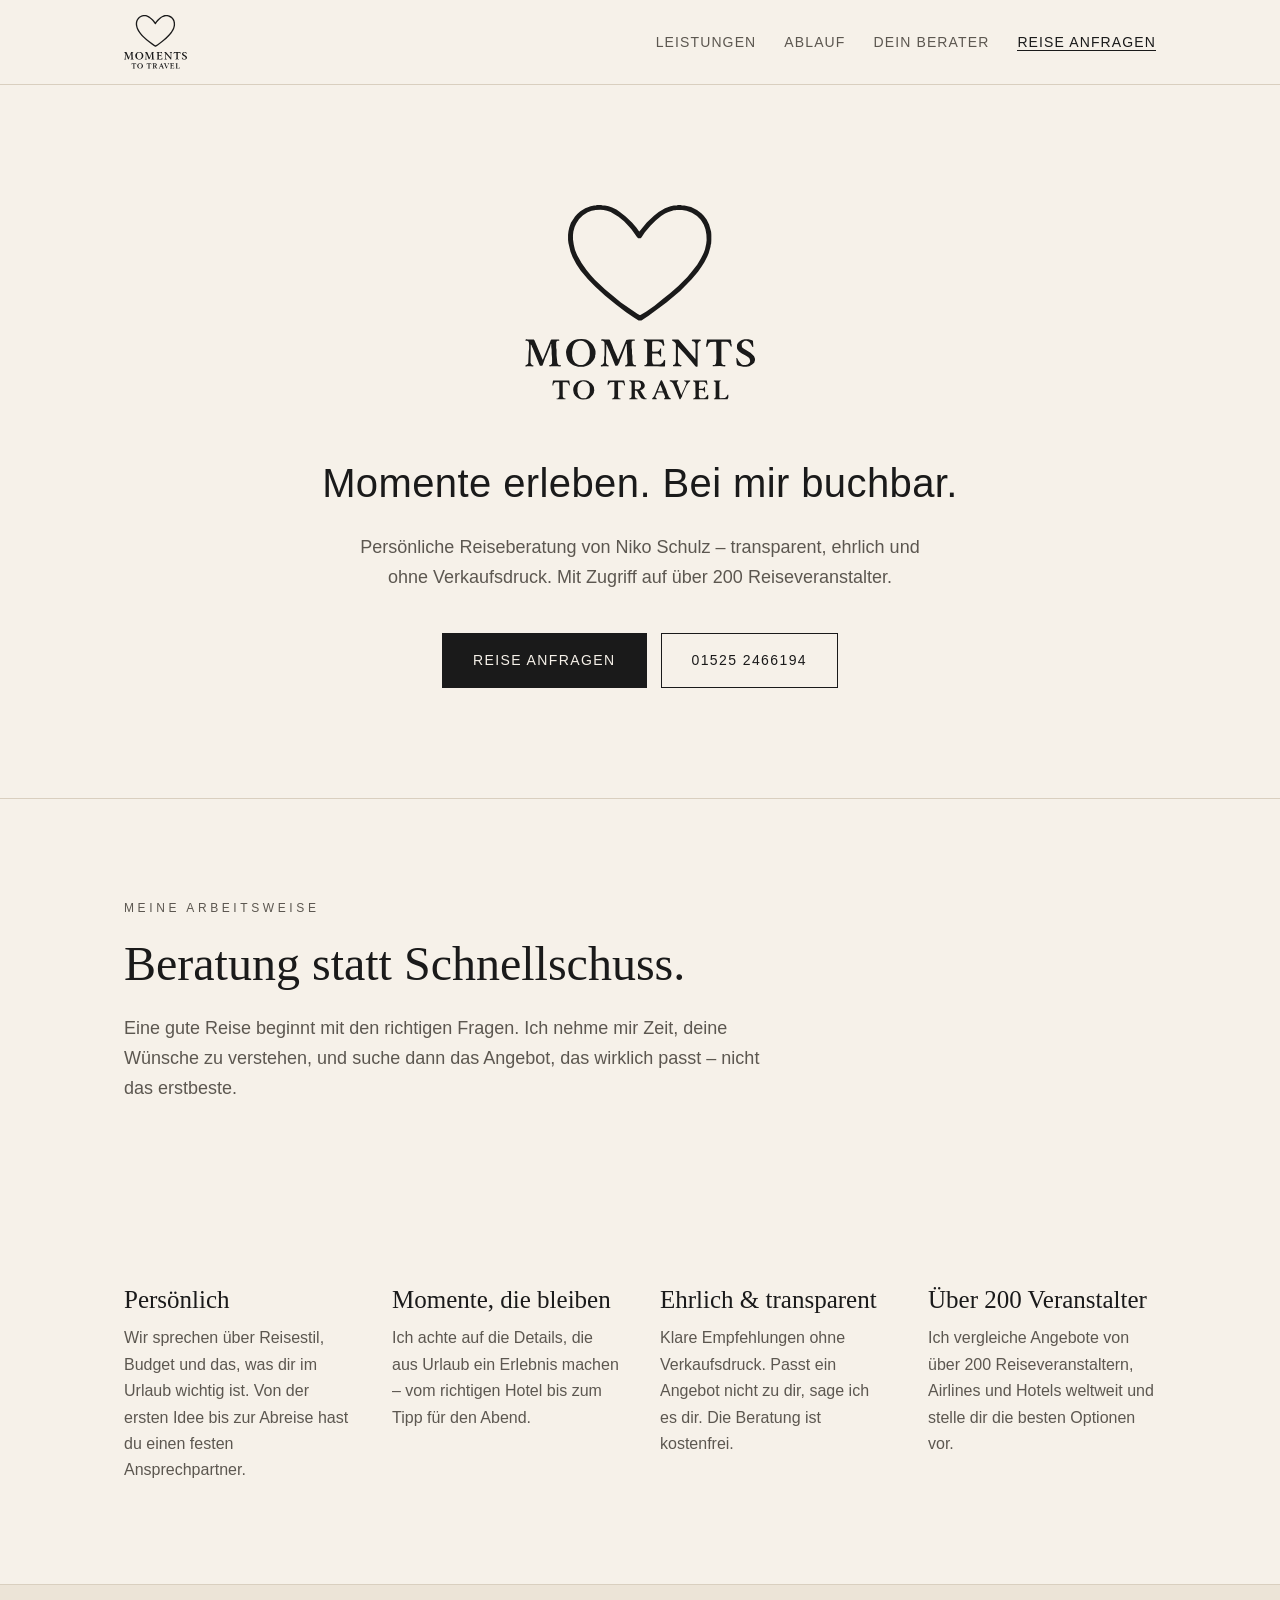
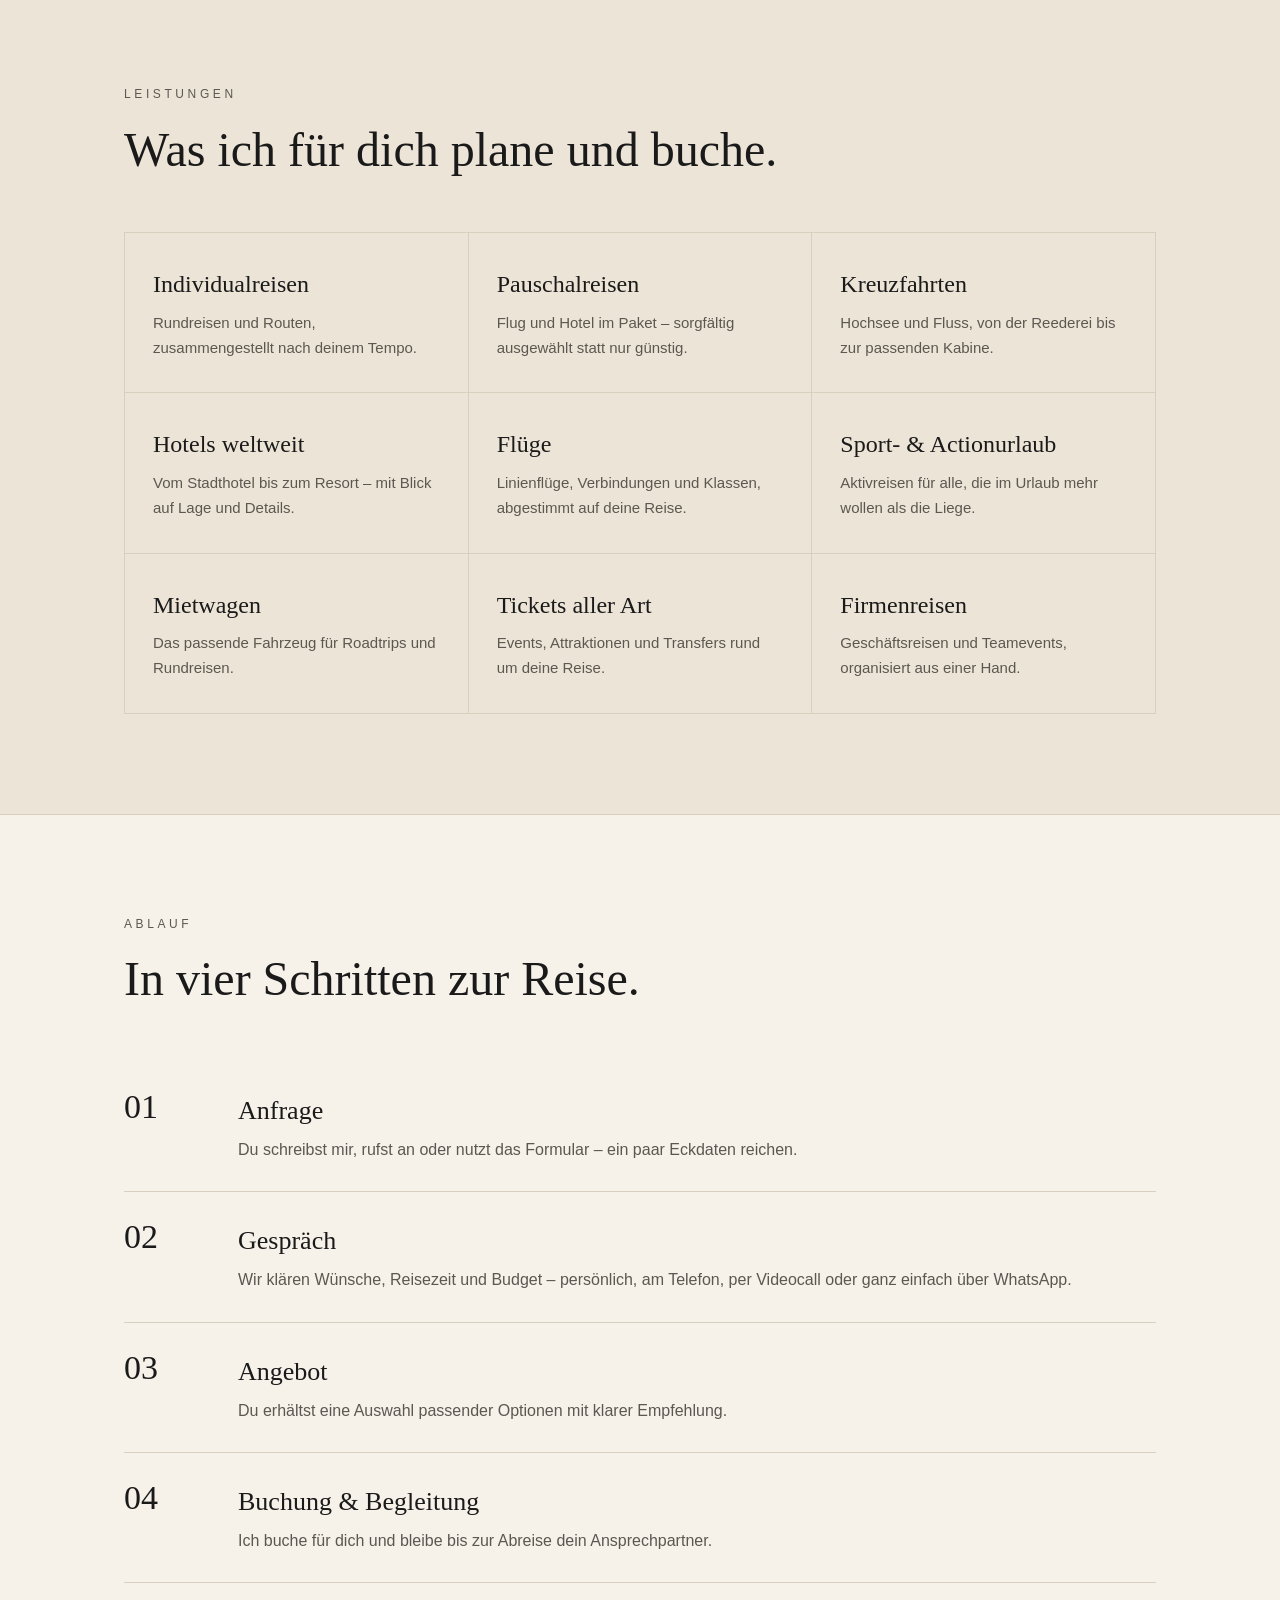
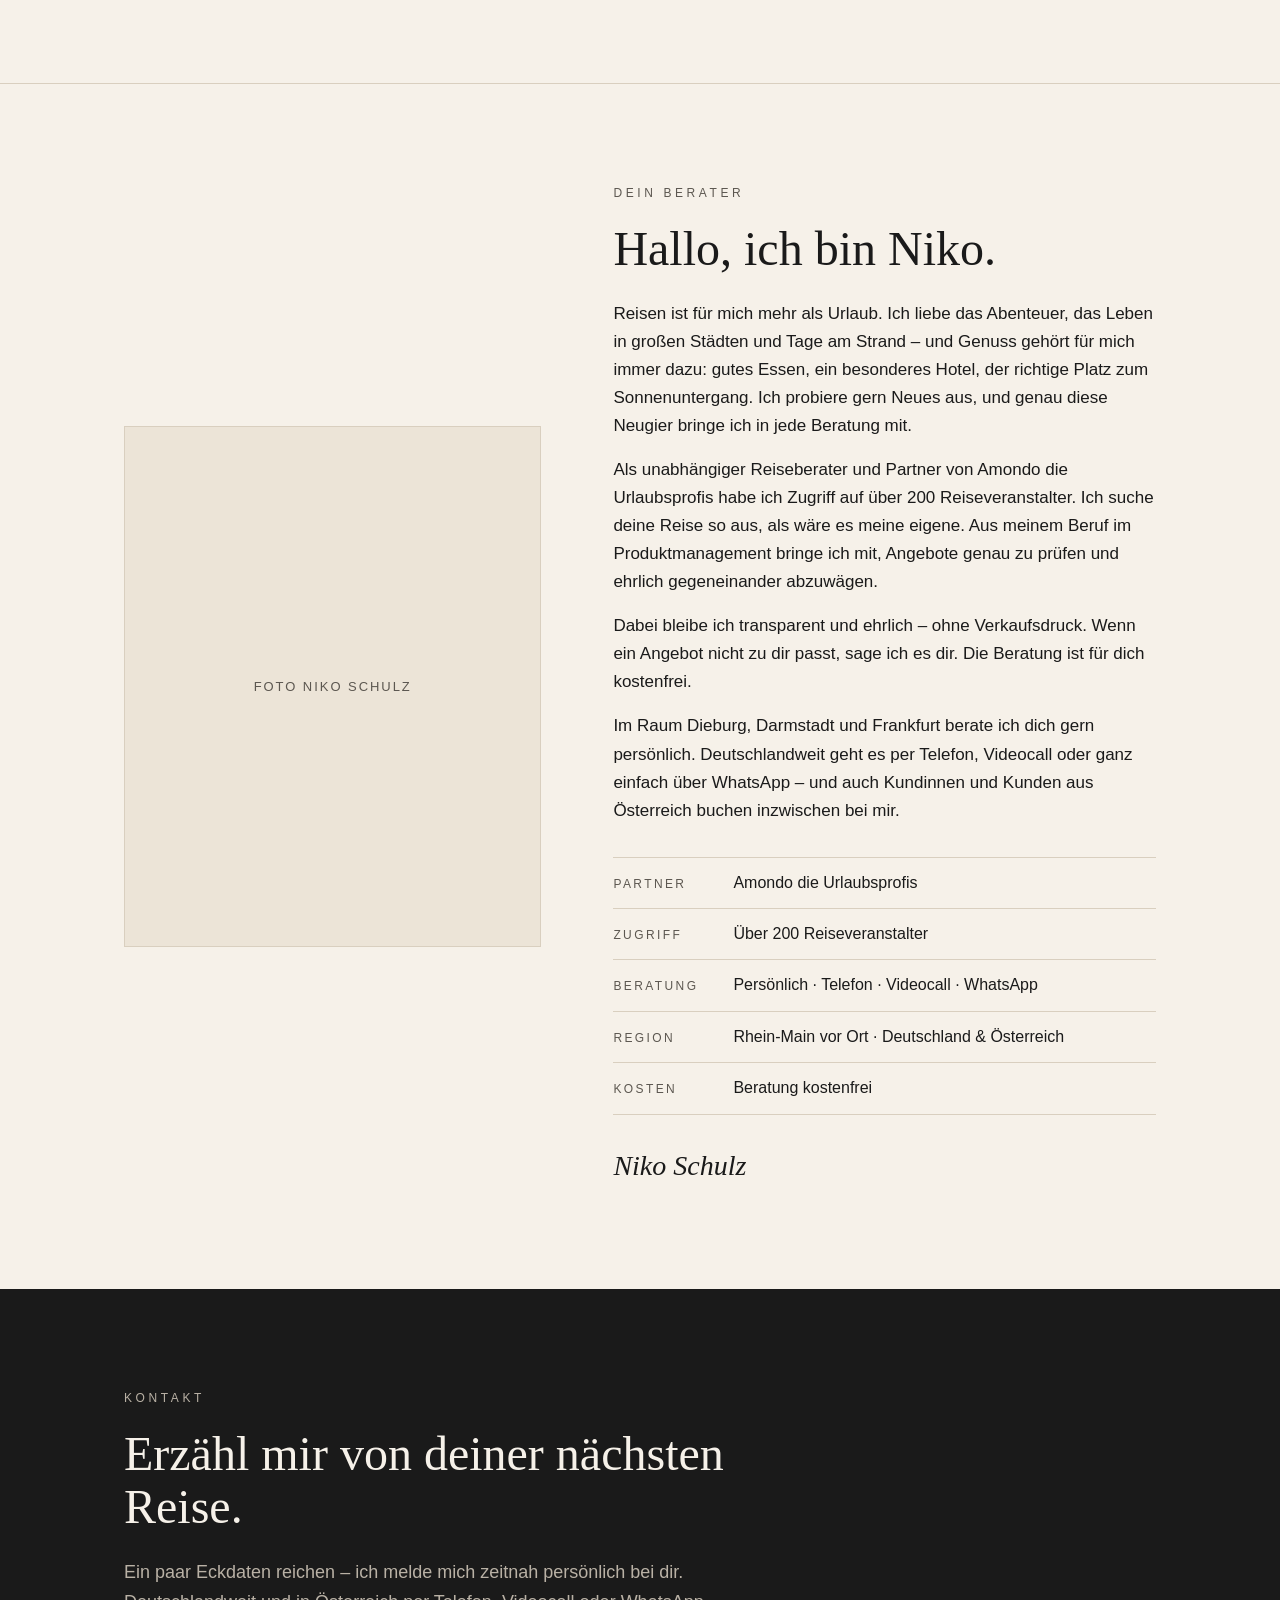
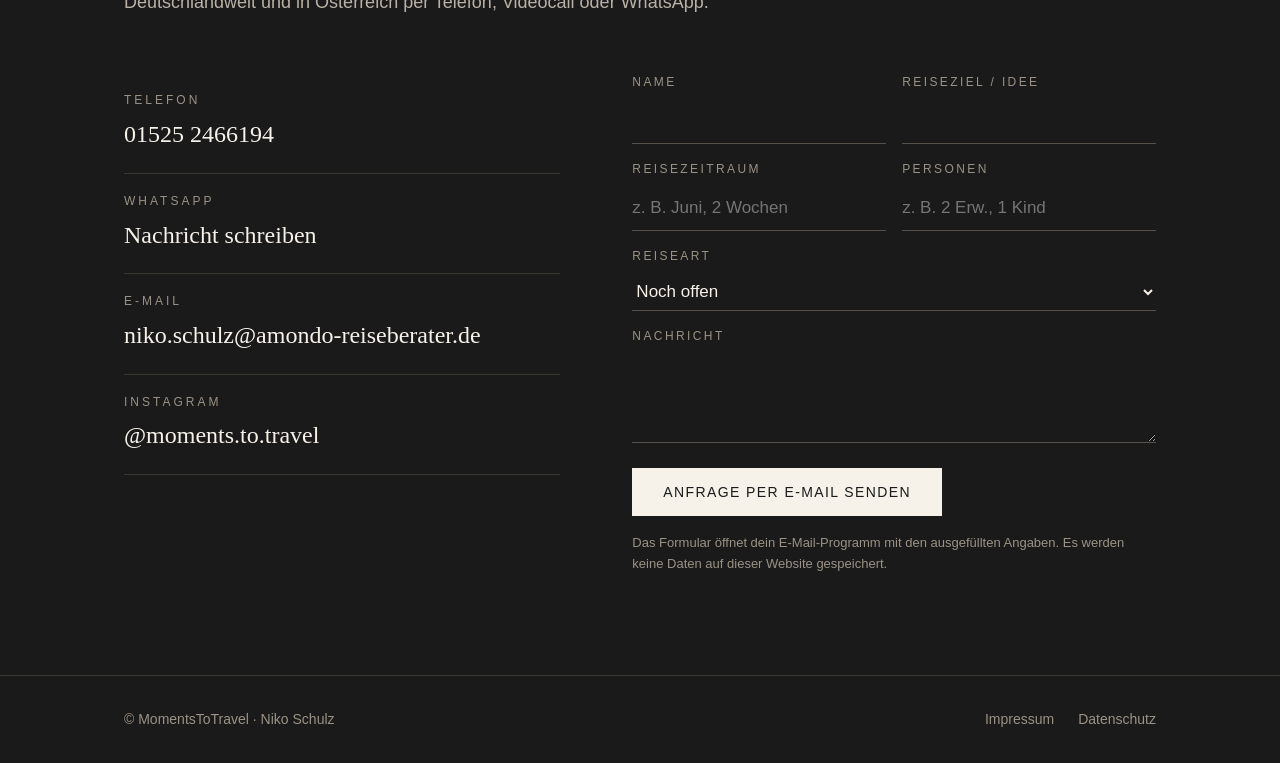
==== commit af054c9c: "Icons, Porträt und Social-Vorschau einbinden" ====
--- a/index.html
+++ b/index.html
@@ -5,6 +5,10 @@
 <meta name="viewport" content="width=device-width, initial-scale=1">
 <title>MomentsToTravel – Persönliche Reiseberatung Niko Schulz</title>
 <meta name="description" content="Persönliche Reiseberatung im Raum Dieburg und Rhein-Main, deutschlandweit per Telefon, Videocall oder WhatsApp: Individualreisen, Kreuzfahrten, Hotels und Flüge – mit Zugriff auf über 200 Reiseveranstalter.">
+<meta property="og:title" content="MOMENTS TO TRAVEL – Reiseberatung Niko Schulz">
+<meta property="og:description" content="Momente erleben. Bei mir buchbar. Persönliche Reiseberatung – transparent, ehrlich und ohne Verkaufsdruck.">
+<meta property="og:image" content="https://momentstotravel.de/img/og-image.jpg">
+<meta property="og:type" content="website">
 <link rel="icon" href="favicon.svg" type="image/svg+xml">
 <link rel="stylesheet" href="style.css">
 </head>
@@ -38,21 +42,26 @@
       <p class="eyebrow">Meine Arbeitsweise</p>
       <h2>Beratung statt Schnellschuss.</h2>
       <p class="lead">Eine gute Reise beginnt mit den richtigen Fragen. Ich nehme mir Zeit, deine Wünsche zu verstehen, und suche dann das Angebot, das wirklich passt – nicht das erstbeste.</p>
-      <div class="three">
+      <div class="four">
         <div>
-          <span class="num">I</span>
-          <h3>Zeit für dich</h3>
-          <p>Wir sprechen über Reisestil, Budget und das, was dir im Urlaub wichtig ist. Erst danach wird gesucht.</p>
+          <img src="img/icon-persoenlich.png" alt="" class="icon" onerror="this.style.visibility='hidden'">
+          <h3>Persönlich</h3>
+          <p>Wir sprechen über Reisestil, Budget und das, was dir im Urlaub wichtig ist. Von der ersten Idee bis zur Abreise hast du einen festen Ansprechpartner.</p>
         </div>
         <div>
-          <span class="num">II</span>
-          <h3>Über 200 Veranstalter</h3>
-          <p>Ich vergleiche Angebote von über 200 Reiseveranstaltern, Airlines und Hotels und stelle dir die besten Optionen vor.</p>
+          <img src="img/icon-momente.png" alt="" class="icon" onerror="this.style.visibility='hidden'">
+          <h3>Momente, die bleiben</h3>
+          <p>Ich achte auf die Details, die aus Urlaub ein Erlebnis machen – vom richtigen Hotel bis zum Tipp für den Abend.</p>
         </div>
         <div>
-          <span class="num">III</span>
-          <h3>Ein Ansprechpartner</h3>
-          <p>Von der ersten Idee über die Buchung bis zu Fragen kurz vor Abreise: Du hast einen festen Ansprechpartner.</p>
+          <img src="img/icon-vertrauen.png" alt="" class="icon" onerror="this.style.visibility='hidden'">
+          <h3>Ehrlich &amp; transparent</h3>
+          <p>Klare Empfehlungen ohne Verkaufsdruck. Passt ein Angebot nicht zu dir, sage ich es dir. Die Beratung ist kostenfrei.</p>
+        </div>
+        <div>
+          <img src="img/icon-weltweit.png" alt="" class="icon" onerror="this.style.visibility='hidden'">
+          <h3>Über 200 Veranstalter</h3>
+          <p>Ich vergleiche Angebote von über 200 Reiseveranstaltern, Airlines und Hotels weltweit und stelle dir die besten Optionen vor.</p>
         </div>
       </div>
     </div>
@@ -91,7 +100,7 @@
 
   <section id="berater">
     <div class="wrap about">
-      <div class="portrait"><img src="niko.jpg" alt="Niko Schulz, Reiseberater" onerror="this.remove()"><span>Foto Niko Schulz</span></div>
+      <div class="portrait"><img src="img/niko.jpg" alt="Niko Schulz, Reiseberater" onerror="this.remove()"><span>Foto Niko Schulz</span></div>
       <div>
         <p class="eyebrow">Dein Berater</p>
         <h2>Hallo, ich bin Niko.</h2>
--- a/style.css
+++ b/style.css
@@ -61,11 +61,11 @@
 h2 { font-family: var(--serif); font-weight: 400; font-size: clamp(32px, 4.4vw, 48px); line-height: 1.12; margin-bottom: 24px; max-width: 720px; }
 .lead { color: var(--muted); max-width: 640px; font-size: 18px; }
 
-/* Approach */
-.three { display: grid; grid-template-columns: repeat(3, 1fr); gap: 48px; margin-top: 64px; }
-.three h3 { font-family: var(--serif); font-weight: 400; font-size: 26px; margin-bottom: 10px; }
-.three .num { font-family: var(--serif); font-size: 15px; color: var(--muted); margin-bottom: 14px; display: block; }
-.three p { color: var(--muted); font-size: 16px; }
+/* Arbeitsweise mit Icons */
+.four { display: grid; grid-template-columns: repeat(4, 1fr); gap: 40px; margin-top: 64px; }
+.four .icon { width: 96px; height: 96px; margin-bottom: 22px; }
+.four h3 { font-family: var(--serif); font-weight: 400; font-size: 25px; margin-bottom: 10px; line-height: 1.2; }
+.four p { color: var(--muted); font-size: 16px; }
 
 /* Services */
 .services { background: var(--cream-dark); }
@@ -132,10 +132,13 @@
 .legal p, .legal li { color: var(--muted); max-width: 720px; }
 .open { font-style: italic; }
 
+@media (max-width: 1000px) {
+  .four { grid-template-columns: repeat(2, 1fr); }
+}
+
 @media (max-width: 860px) {
   .menu li:not(:last-child) { display: none; }
-  .three, .grid, .about, .contact-grid { grid-template-columns: 1fr; }
-  .three { gap: 36px; }
+  .grid, .about, .contact-grid { grid-template-columns: 1fr; }
   .about { gap: 40px; }
   .portrait { max-width: 360px; }
   section { padding: 72px 0; }
@@ -147,3 +150,7 @@
   .facts span { display: block; width: auto; }
   footer a { margin: 0 20px 0 0; }
 }
+
+@media (max-width: 560px) {
+  .four { grid-template-columns: 1fr; }
+}
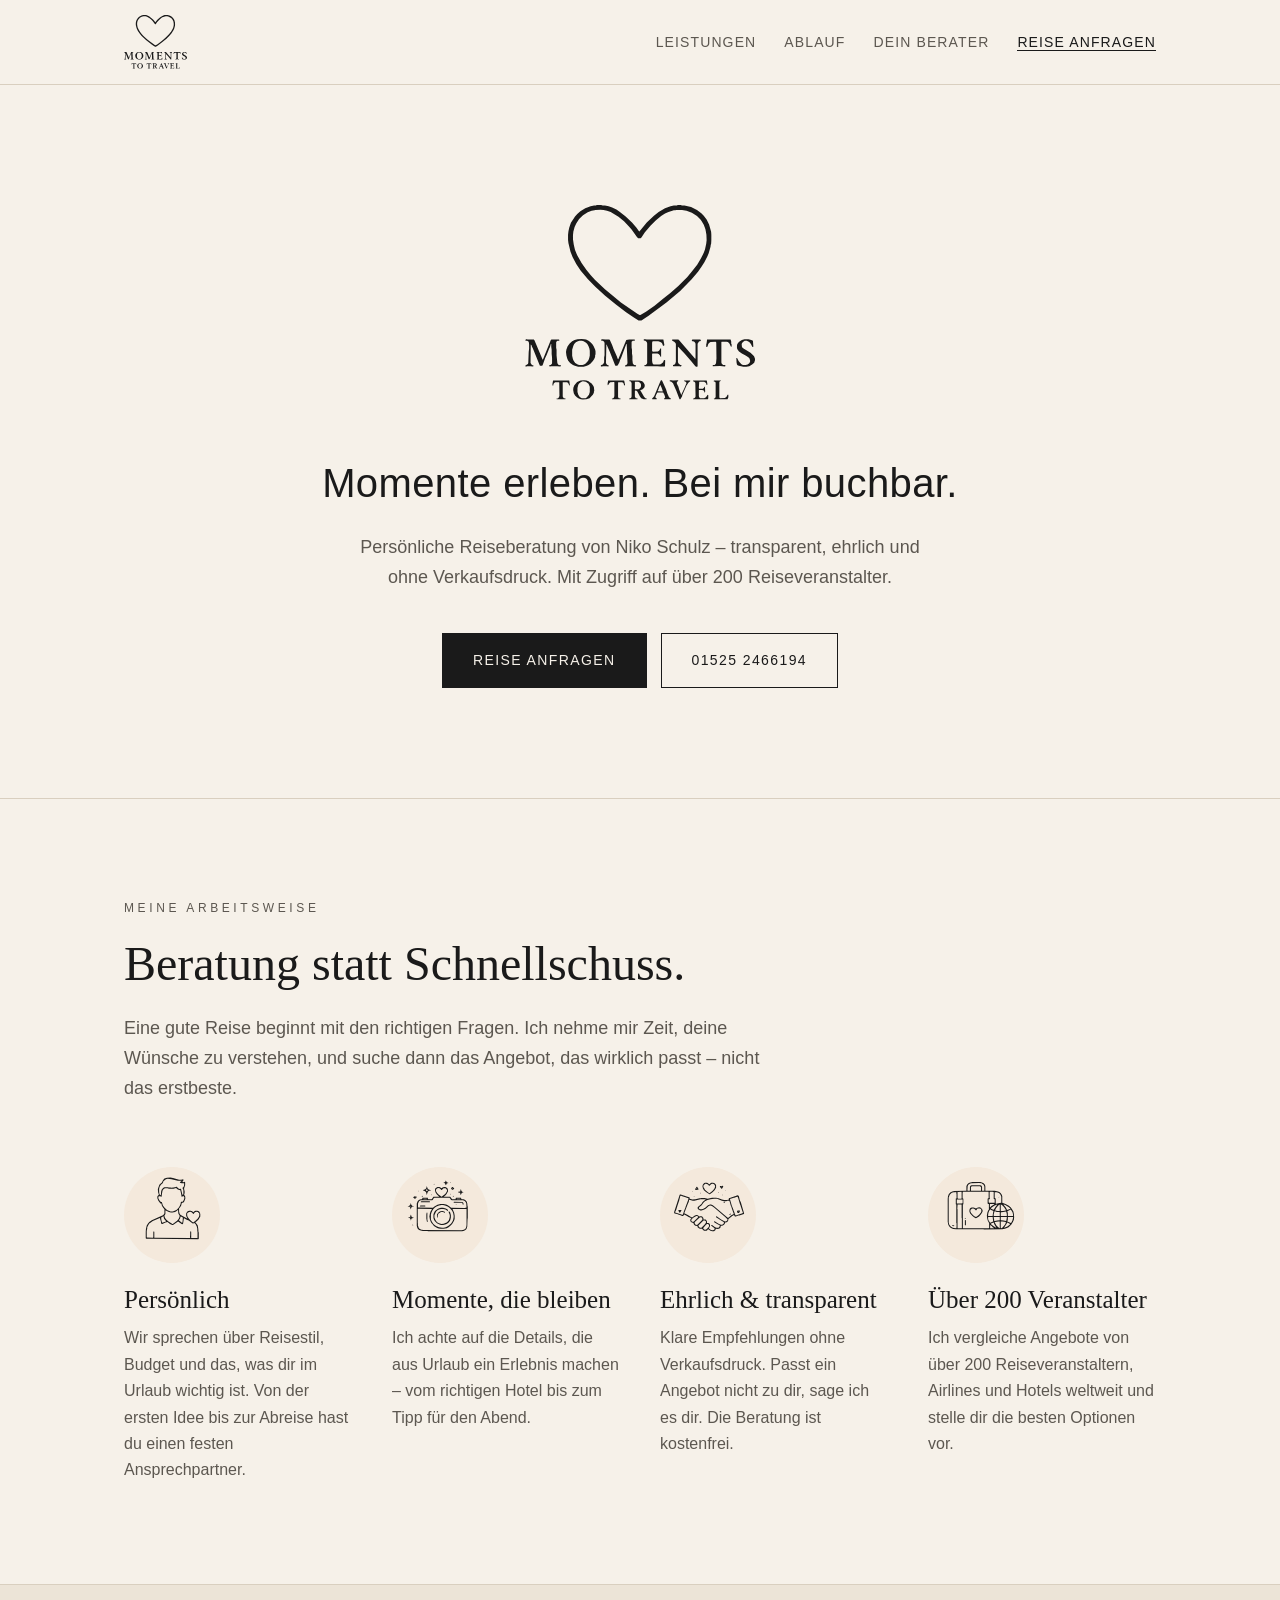
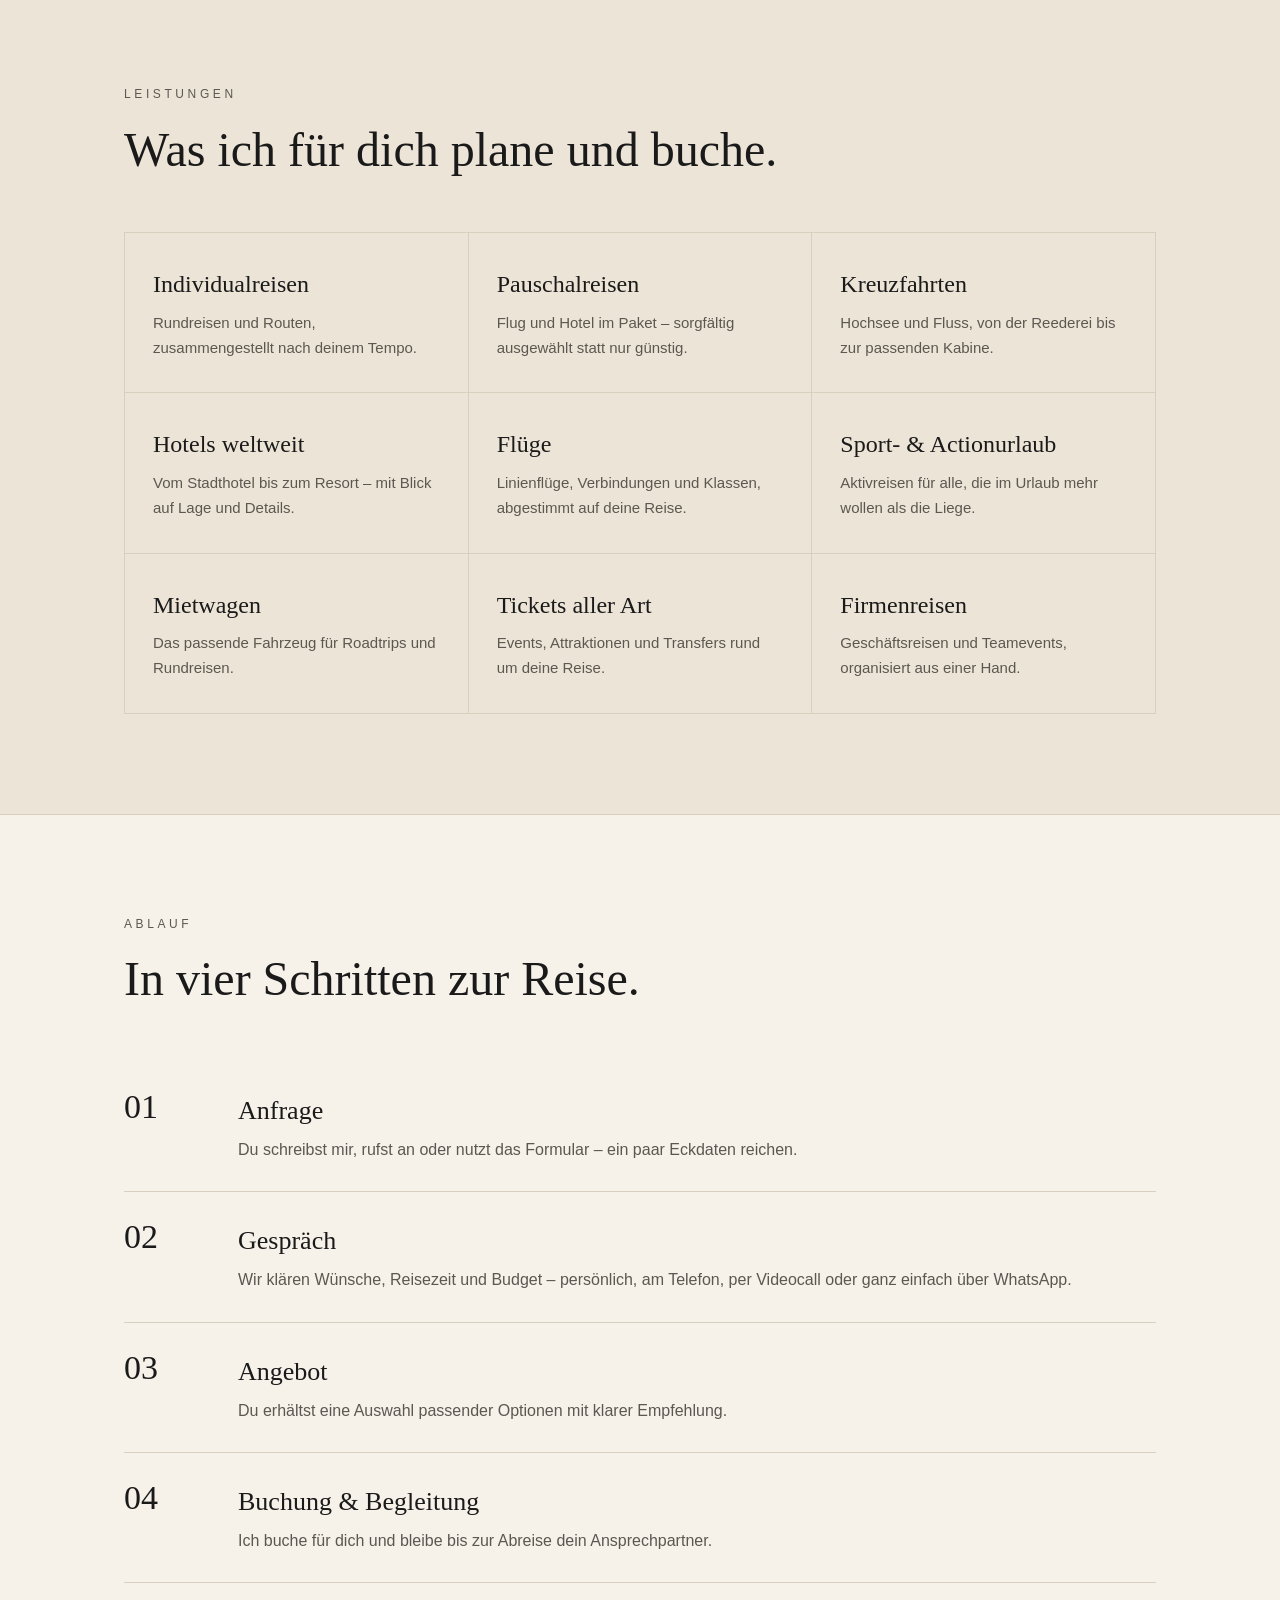
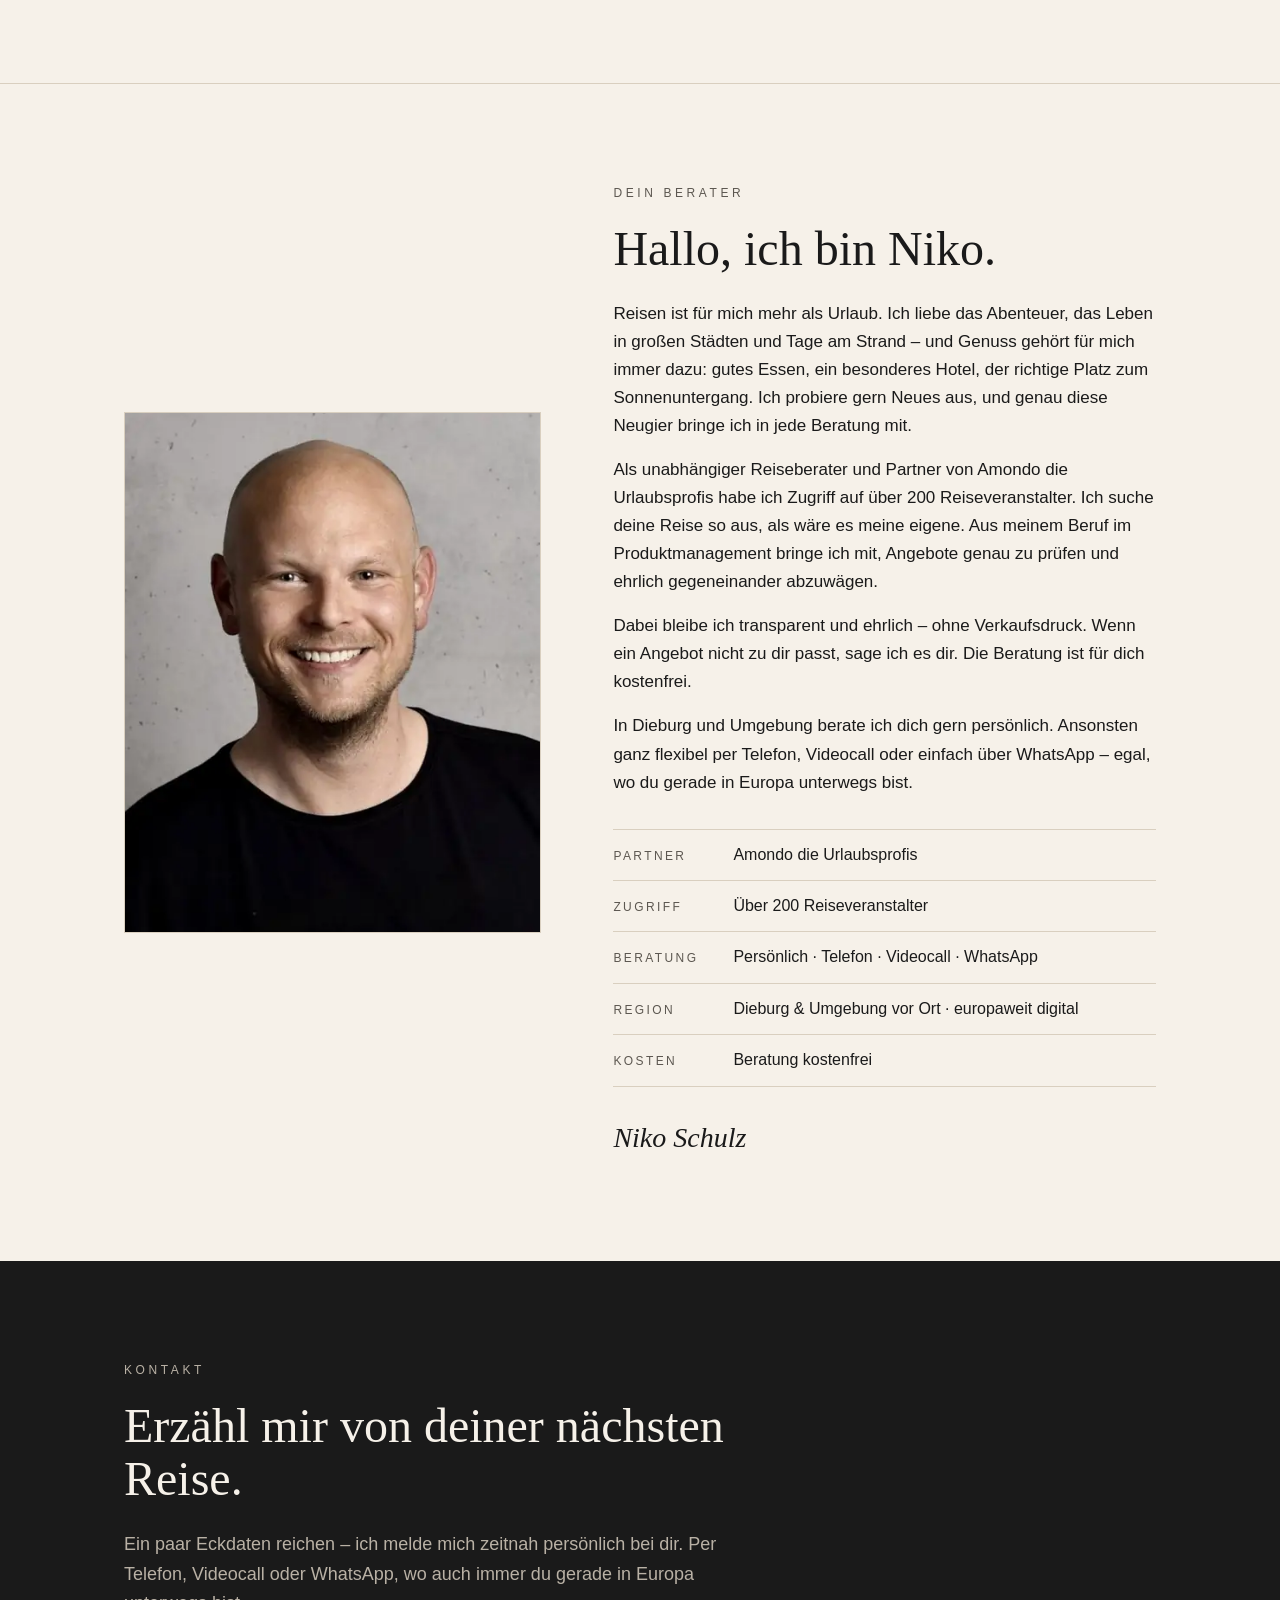
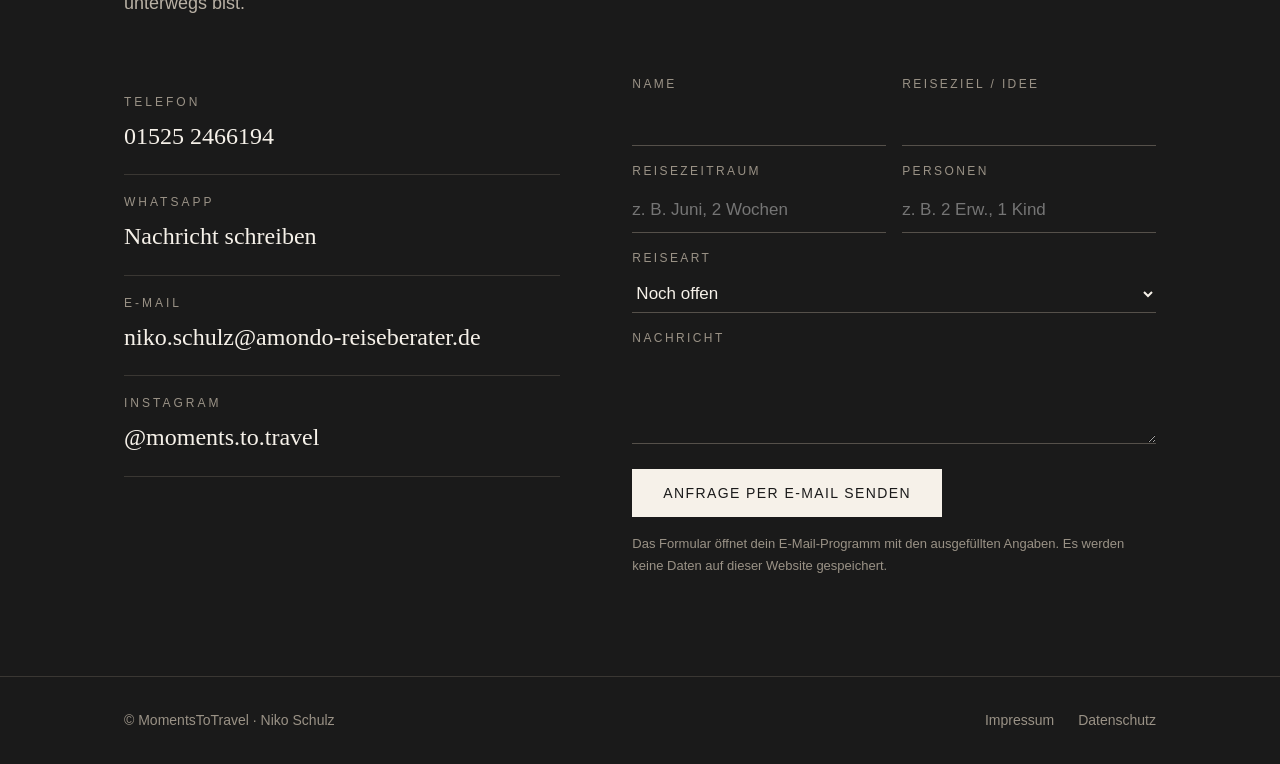
==== commit e73102a0: "Porträt und Icons als SVG, Beratung in Dieburg und europaweit" ====
--- a/index.html
+++ b/index.html
@@ -4,10 +4,9 @@
 <meta charset="utf-8">
 <meta name="viewport" content="width=device-width, initial-scale=1">
 <title>MomentsToTravel – Persönliche Reiseberatung Niko Schulz</title>
-<meta name="description" content="Persönliche Reiseberatung im Raum Dieburg und Rhein-Main, deutschlandweit per Telefon, Videocall oder WhatsApp: Individualreisen, Kreuzfahrten, Hotels und Flüge – mit Zugriff auf über 200 Reiseveranstalter.">
+<meta name="description" content="Persönliche Reiseberatung in Dieburg und Umgebung – und europaweit per Telefon, Videocall oder WhatsApp: Individualreisen, Kreuzfahrten, Hotels und Flüge – mit Zugriff auf über 200 Reiseveranstalter.">
 <meta property="og:title" content="MOMENTS TO TRAVEL – Reiseberatung Niko Schulz">
 <meta property="og:description" content="Momente erleben. Bei mir buchbar. Persönliche Reiseberatung – transparent, ehrlich und ohne Verkaufsdruck.">
-<meta property="og:image" content="https://momentstotravel.de/img/og-image.jpg">
 <meta property="og:type" content="website">
 <link rel="icon" href="favicon.svg" type="image/svg+xml">
 <link rel="stylesheet" href="style.css">
@@ -44,22 +43,22 @@
       <p class="lead">Eine gute Reise beginnt mit den richtigen Fragen. Ich nehme mir Zeit, deine Wünsche zu verstehen, und suche dann das Angebot, das wirklich passt – nicht das erstbeste.</p>
       <div class="four">
         <div>
-          <img src="img/icon-persoenlich.png" alt="" class="icon" onerror="this.style.visibility='hidden'">
+          <img src="img/icon-persoenlich.svg" alt="" class="icon">
           <h3>Persönlich</h3>
           <p>Wir sprechen über Reisestil, Budget und das, was dir im Urlaub wichtig ist. Von der ersten Idee bis zur Abreise hast du einen festen Ansprechpartner.</p>
         </div>
         <div>
-          <img src="img/icon-momente.png" alt="" class="icon" onerror="this.style.visibility='hidden'">
+          <img src="img/icon-momente.svg" alt="" class="icon">
           <h3>Momente, die bleiben</h3>
           <p>Ich achte auf die Details, die aus Urlaub ein Erlebnis machen – vom richtigen Hotel bis zum Tipp für den Abend.</p>
         </div>
         <div>
-          <img src="img/icon-vertrauen.png" alt="" class="icon" onerror="this.style.visibility='hidden'">
+          <img src="img/icon-vertrauen.svg" alt="" class="icon">
           <h3>Ehrlich &amp; transparent</h3>
           <p>Klare Empfehlungen ohne Verkaufsdruck. Passt ein Angebot nicht zu dir, sage ich es dir. Die Beratung ist kostenfrei.</p>
         </div>
         <div>
-          <img src="img/icon-weltweit.png" alt="" class="icon" onerror="this.style.visibility='hidden'">
+          <img src="img/icon-weltweit.svg" alt="" class="icon">
           <h3>Über 200 Veranstalter</h3>
           <p>Ich vergleiche Angebote von über 200 Reiseveranstaltern, Airlines und Hotels weltweit und stelle dir die besten Optionen vor.</p>
         </div>
@@ -100,19 +99,19 @@
 
   <section id="berater">
     <div class="wrap about">
-      <div class="portrait"><img src="img/niko.jpg" alt="Niko Schulz, Reiseberater" onerror="this.remove()"><span>Foto Niko Schulz</span></div>
+      <div class="portrait"><img src="img/niko.svg" alt="Niko Schulz, Reiseberater"></div>
       <div>
         <p class="eyebrow">Dein Berater</p>
         <h2>Hallo, ich bin Niko.</h2>
         <p>Reisen ist für mich mehr als Urlaub. Ich liebe das Abenteuer, das Leben in großen Städten und Tage am Strand – und Genuss gehört für mich immer dazu: gutes Essen, ein besonderes Hotel, der richtige Platz zum Sonnenuntergang. Ich probiere gern Neues aus, und genau diese Neugier bringe ich in jede Beratung mit.</p>
         <p>Als unabhängiger Reiseberater und Partner von Amondo die Urlaubsprofis habe ich Zugriff auf über 200 Reiseveranstalter. Ich suche deine Reise so aus, als wäre es meine eigene. Aus meinem Beruf im Produktmanagement bringe ich mit, Angebote genau zu prüfen und ehrlich gegeneinander abzuwägen.</p>
         <p>Dabei bleibe ich transparent und ehrlich – ohne Verkaufsdruck. Wenn ein Angebot nicht zu dir passt, sage ich es dir. Die Beratung ist für dich kostenfrei.</p>
-        <p>Im Raum Dieburg, Darmstadt und Frankfurt berate ich dich gern persönlich. Deutschlandweit geht es per Telefon, Videocall oder ganz einfach über WhatsApp – und auch Kundinnen und Kunden aus Österreich buchen inzwischen bei mir.</p>
+        <p>In Dieburg und Umgebung berate ich dich gern persönlich. Ansonsten ganz flexibel per Telefon, Videocall oder einfach über WhatsApp – egal, wo du gerade in Europa unterwegs bist.</p>
         <ul class="facts">
           <li><span>Partner</span>Amondo die Urlaubsprofis</li>
           <li><span>Zugriff</span>Über 200 Reiseveranstalter</li>
           <li><span>Beratung</span>Persönlich · Telefon · Videocall · WhatsApp</li>
-          <li><span>Region</span>Rhein-Main vor Ort · Deutschland &amp; Österreich</li>
+          <li><span>Region</span>Dieburg &amp; Umgebung vor Ort · europaweit digital</li>
           <li><span>Kosten</span>Beratung kostenfrei</li>
         </ul>
         <p class="sign">Niko Schulz</p>
@@ -124,7 +123,7 @@
     <div class="wrap">
       <p class="eyebrow">Kontakt</p>
       <h2>Erzähl mir von deiner nächsten Reise.</h2>
-      <p class="lead">Ein paar Eckdaten reichen – ich melde mich zeitnah persönlich bei dir. Deutschlandweit und in Österreich per Telefon, Videocall oder WhatsApp.</p>
+      <p class="lead">Ein paar Eckdaten reichen – ich melde mich zeitnah persönlich bei dir. Per Telefon, Videocall oder WhatsApp, wo auch immer du gerade in Europa unterwegs bist.</p>
       <div class="contact-grid">
         <ul class="channels">
           <li><span>Telefon</span><a href="tel:+4915252466194">01525 2466194</a></li>
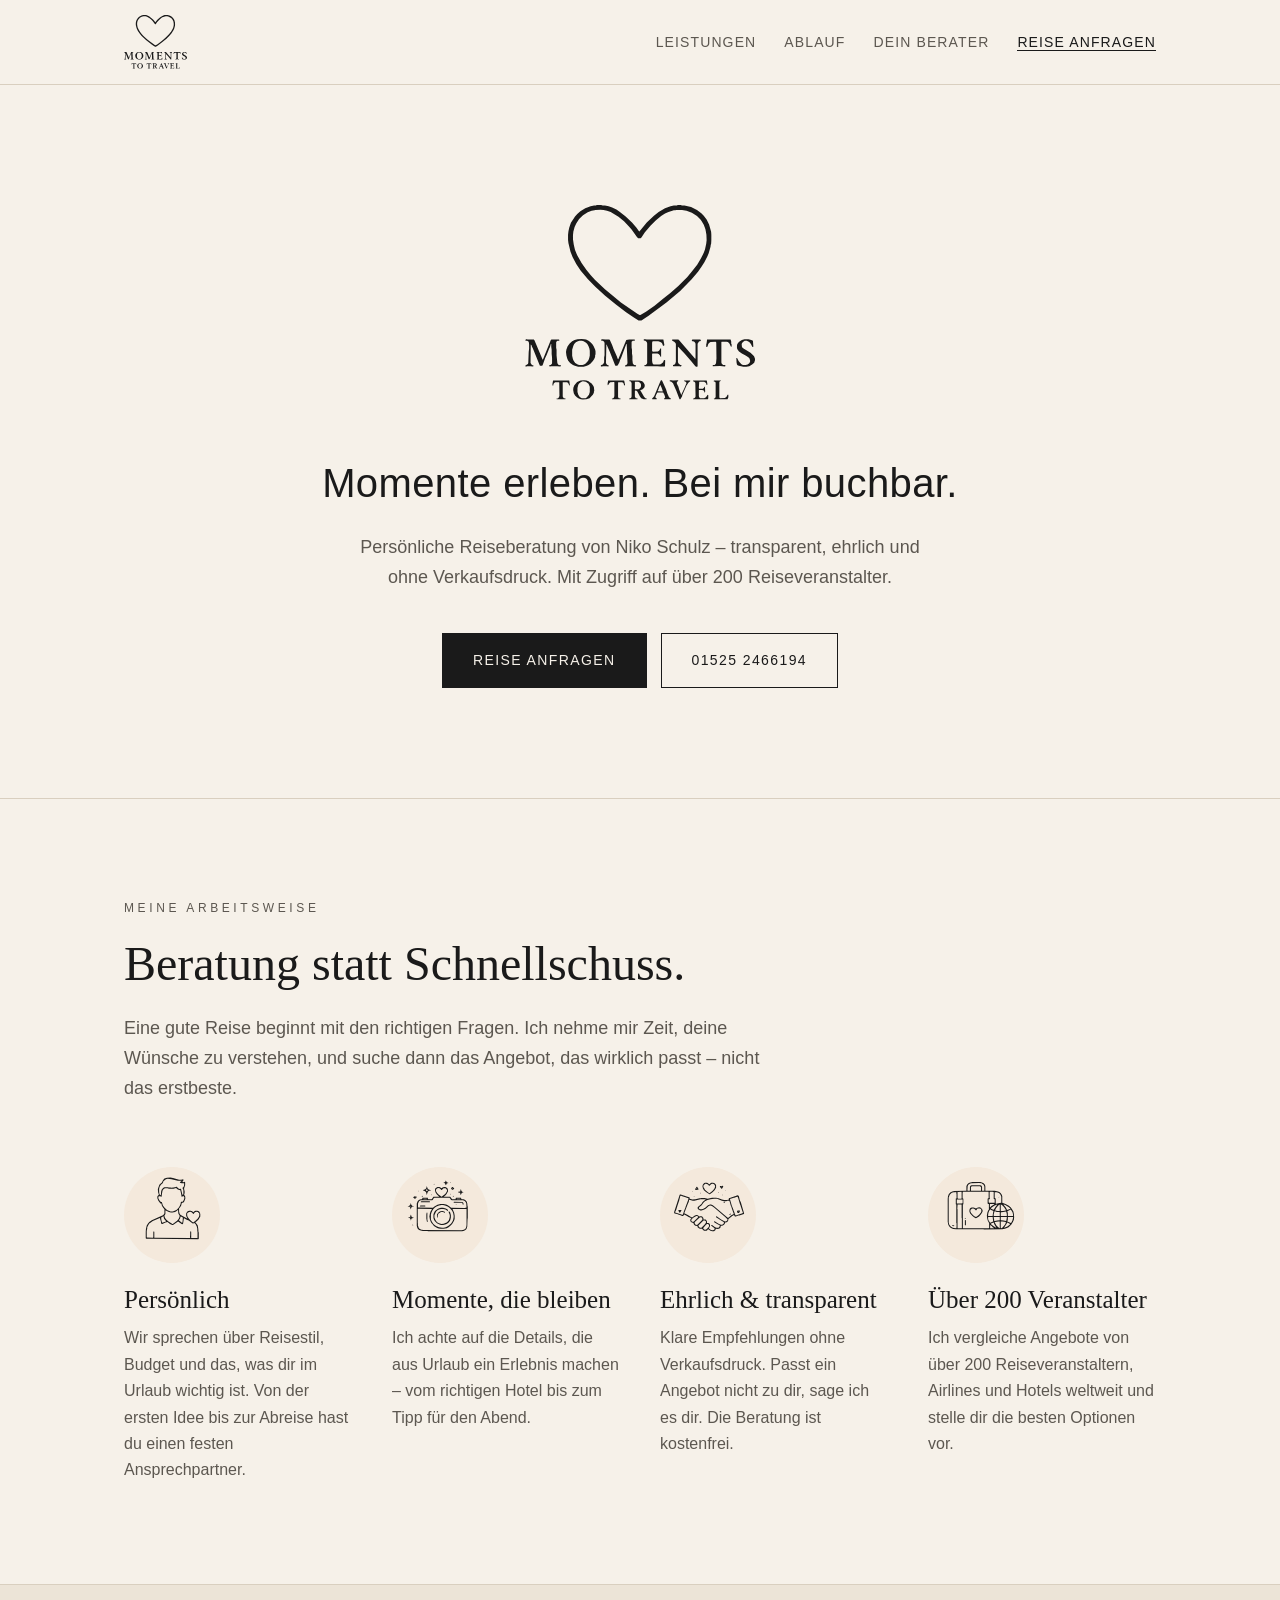
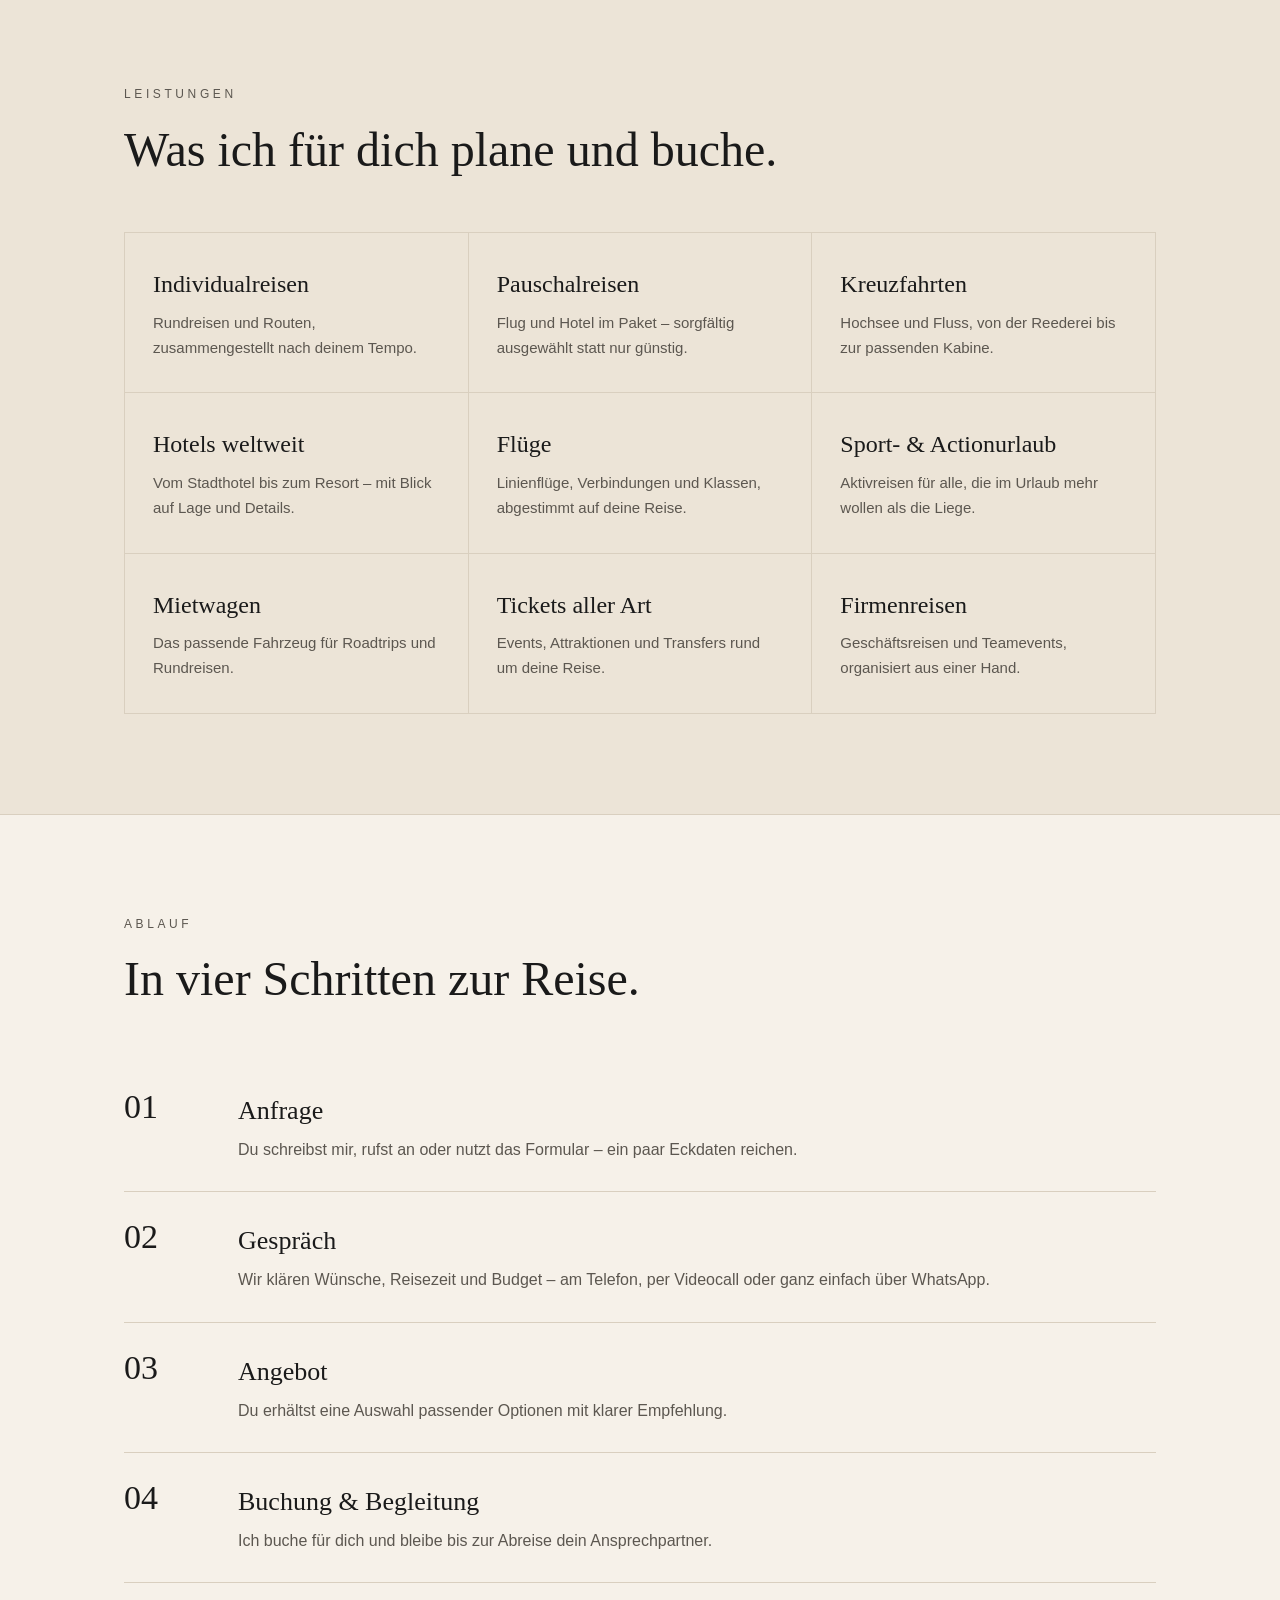
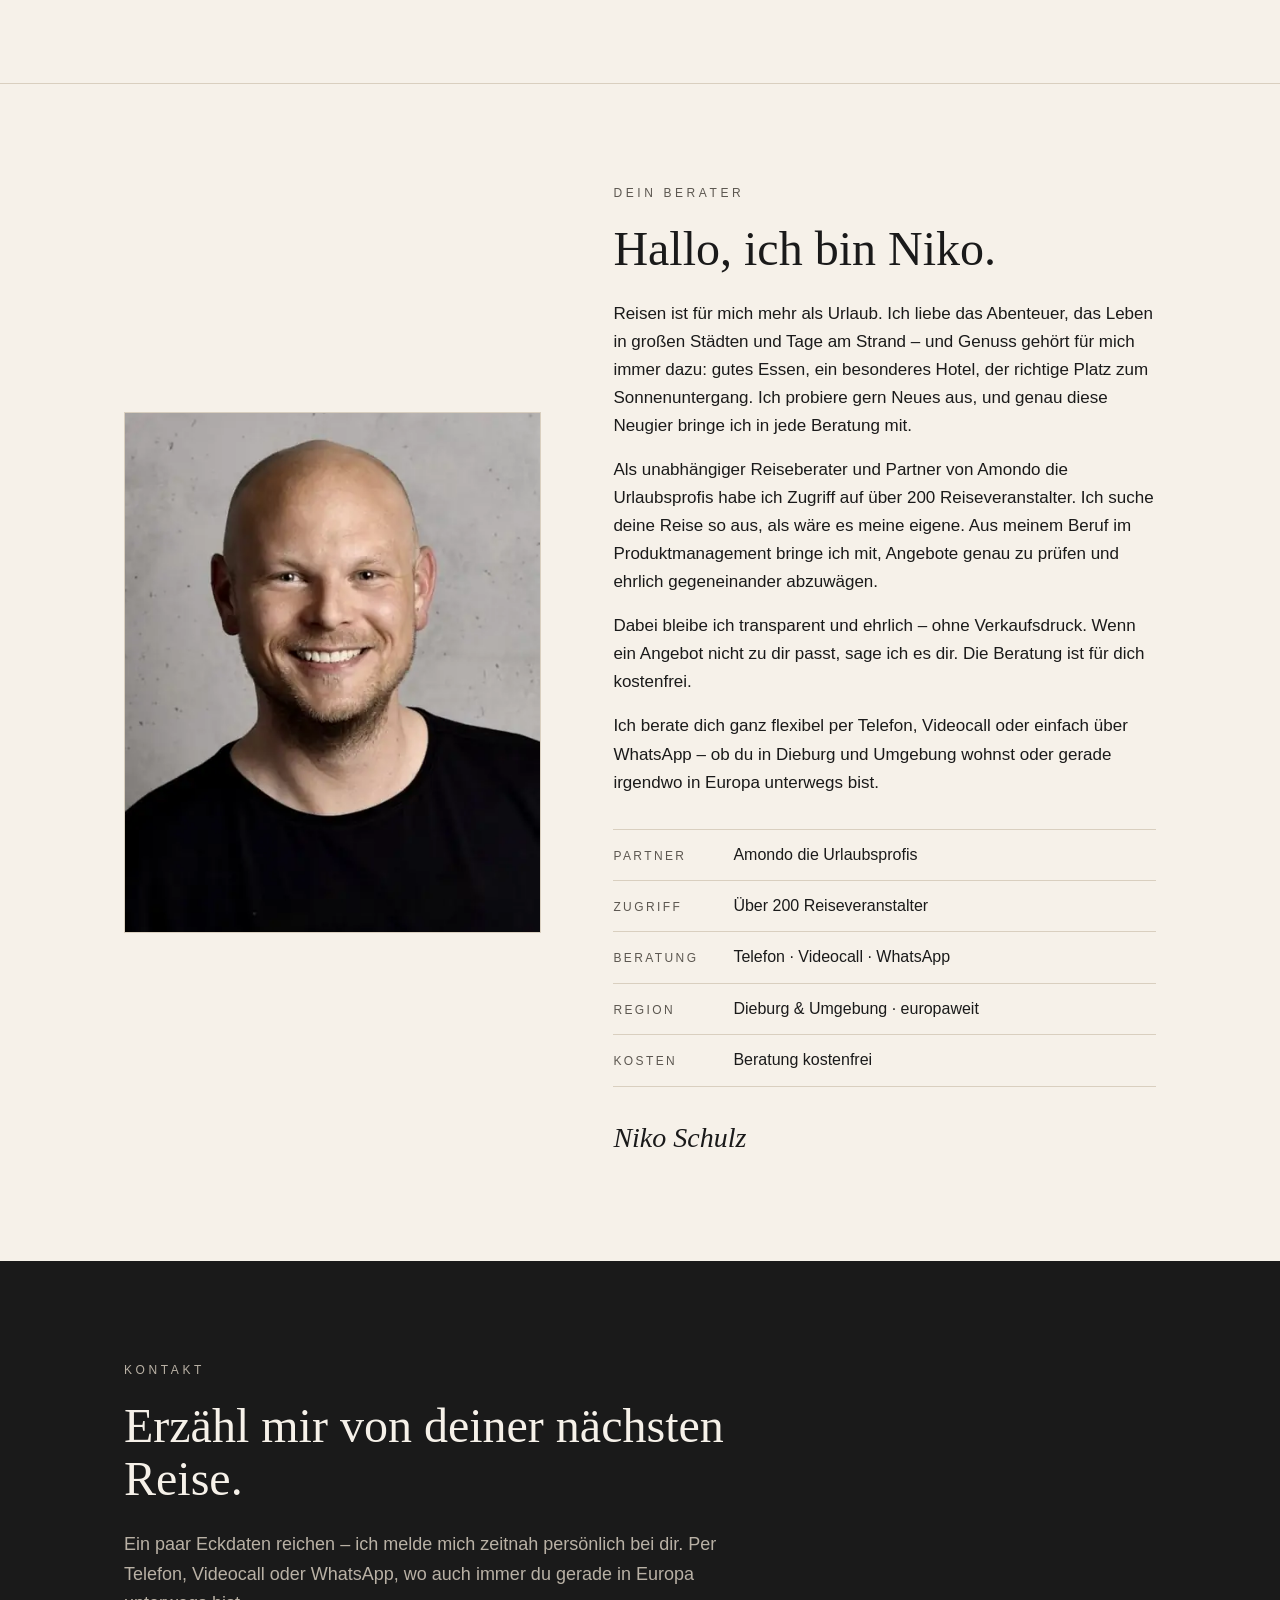
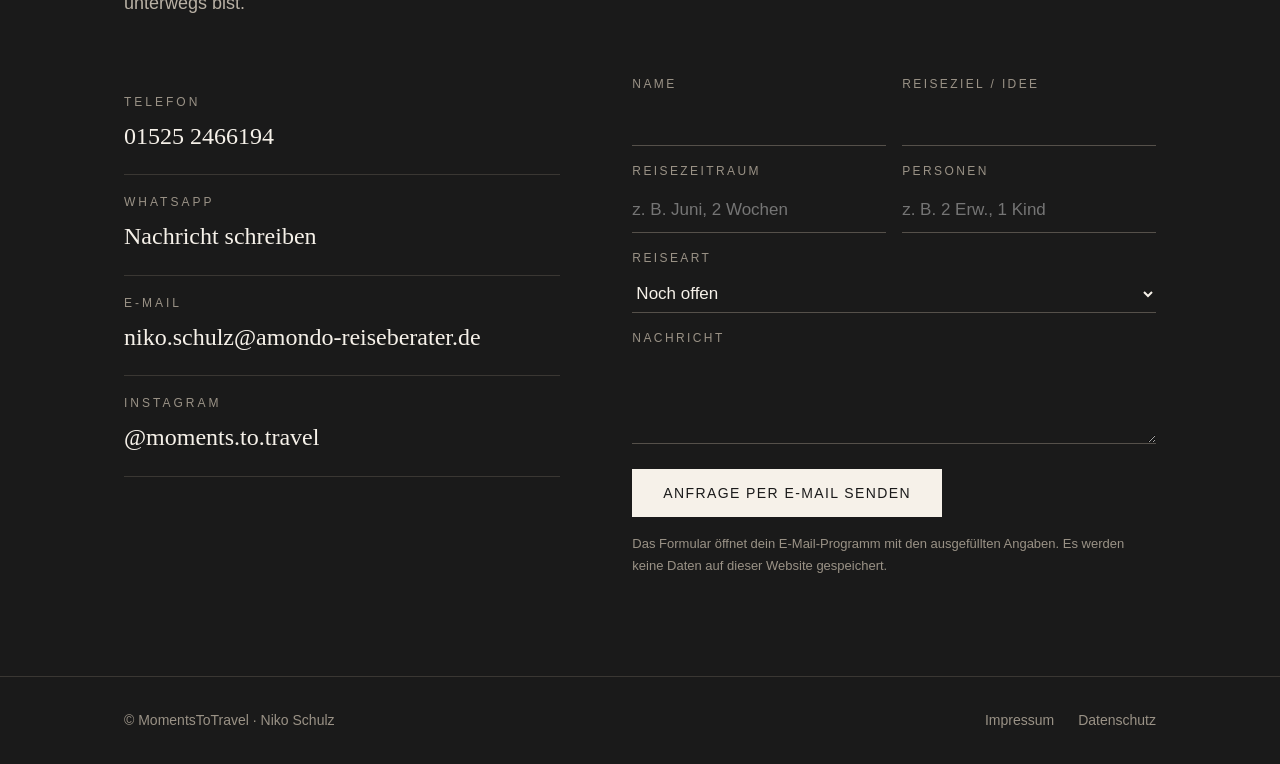
==== commit 4cb7a5af: "Beratung ohne Vor-Ort-Termine: Telefon, Videocall, WhatsApp" ====
--- a/index.html
+++ b/index.html
@@ -4,7 +4,7 @@
 <meta charset="utf-8">
 <meta name="viewport" content="width=device-width, initial-scale=1">
 <title>MomentsToTravel – Persönliche Reiseberatung Niko Schulz</title>
-<meta name="description" content="Persönliche Reiseberatung in Dieburg und Umgebung – und europaweit per Telefon, Videocall oder WhatsApp: Individualreisen, Kreuzfahrten, Hotels und Flüge – mit Zugriff auf über 200 Reiseveranstalter.">
+<meta name="description" content="Persönliche Reiseberatung von Niko Schulz aus Dieburg – per Telefon, Videocall oder WhatsApp, wo auch immer du bist: Individualreisen, Kreuzfahrten, Hotels und Flüge mit Zugriff auf über 200 Reiseveranstalter.">
 <meta property="og:title" content="MOMENTS TO TRAVEL – Reiseberatung Niko Schulz">
 <meta property="og:description" content="Momente erleben. Bei mir buchbar. Persönliche Reiseberatung – transparent, ehrlich und ohne Verkaufsdruck.">
 <meta property="og:type" content="website">
@@ -90,7 +90,7 @@
       <h2>In vier Schritten zur Reise.</h2>
       <ol class="steps">
         <li><div><h3>Anfrage</h3><p>Du schreibst mir, rufst an oder nutzt das Formular – ein paar Eckdaten reichen.</p></div></li>
-        <li><div><h3>Gespräch</h3><p>Wir klären Wünsche, Reisezeit und Budget – persönlich, am Telefon, per Videocall oder ganz einfach über WhatsApp.</p></div></li>
+        <li><div><h3>Gespräch</h3><p>Wir klären Wünsche, Reisezeit und Budget – am Telefon, per Videocall oder ganz einfach über WhatsApp.</p></div></li>
         <li><div><h3>Angebot</h3><p>Du erhältst eine Auswahl passender Optionen mit klarer Empfehlung.</p></div></li>
         <li><div><h3>Buchung &amp; Begleitung</h3><p>Ich buche für dich und bleibe bis zur Abreise dein Ansprechpartner.</p></div></li>
       </ol>
@@ -106,12 +106,12 @@
         <p>Reisen ist für mich mehr als Urlaub. Ich liebe das Abenteuer, das Leben in großen Städten und Tage am Strand – und Genuss gehört für mich immer dazu: gutes Essen, ein besonderes Hotel, der richtige Platz zum Sonnenuntergang. Ich probiere gern Neues aus, und genau diese Neugier bringe ich in jede Beratung mit.</p>
         <p>Als unabhängiger Reiseberater und Partner von Amondo die Urlaubsprofis habe ich Zugriff auf über 200 Reiseveranstalter. Ich suche deine Reise so aus, als wäre es meine eigene. Aus meinem Beruf im Produktmanagement bringe ich mit, Angebote genau zu prüfen und ehrlich gegeneinander abzuwägen.</p>
         <p>Dabei bleibe ich transparent und ehrlich – ohne Verkaufsdruck. Wenn ein Angebot nicht zu dir passt, sage ich es dir. Die Beratung ist für dich kostenfrei.</p>
-        <p>In Dieburg und Umgebung berate ich dich gern persönlich. Ansonsten ganz flexibel per Telefon, Videocall oder einfach über WhatsApp – egal, wo du gerade in Europa unterwegs bist.</p>
+        <p>Ich berate dich ganz flexibel per Telefon, Videocall oder einfach über WhatsApp – ob du in Dieburg und Umgebung wohnst oder gerade irgendwo in Europa unterwegs bist.</p>
         <ul class="facts">
           <li><span>Partner</span>Amondo die Urlaubsprofis</li>
           <li><span>Zugriff</span>Über 200 Reiseveranstalter</li>
-          <li><span>Beratung</span>Persönlich · Telefon · Videocall · WhatsApp</li>
-          <li><span>Region</span>Dieburg &amp; Umgebung vor Ort · europaweit digital</li>
+          <li><span>Beratung</span>Telefon · Videocall · WhatsApp</li>
+          <li><span>Region</span>Dieburg &amp; Umgebung · europaweit</li>
           <li><span>Kosten</span>Beratung kostenfrei</li>
         </ul>
         <p class="sign">Niko Schulz</p>
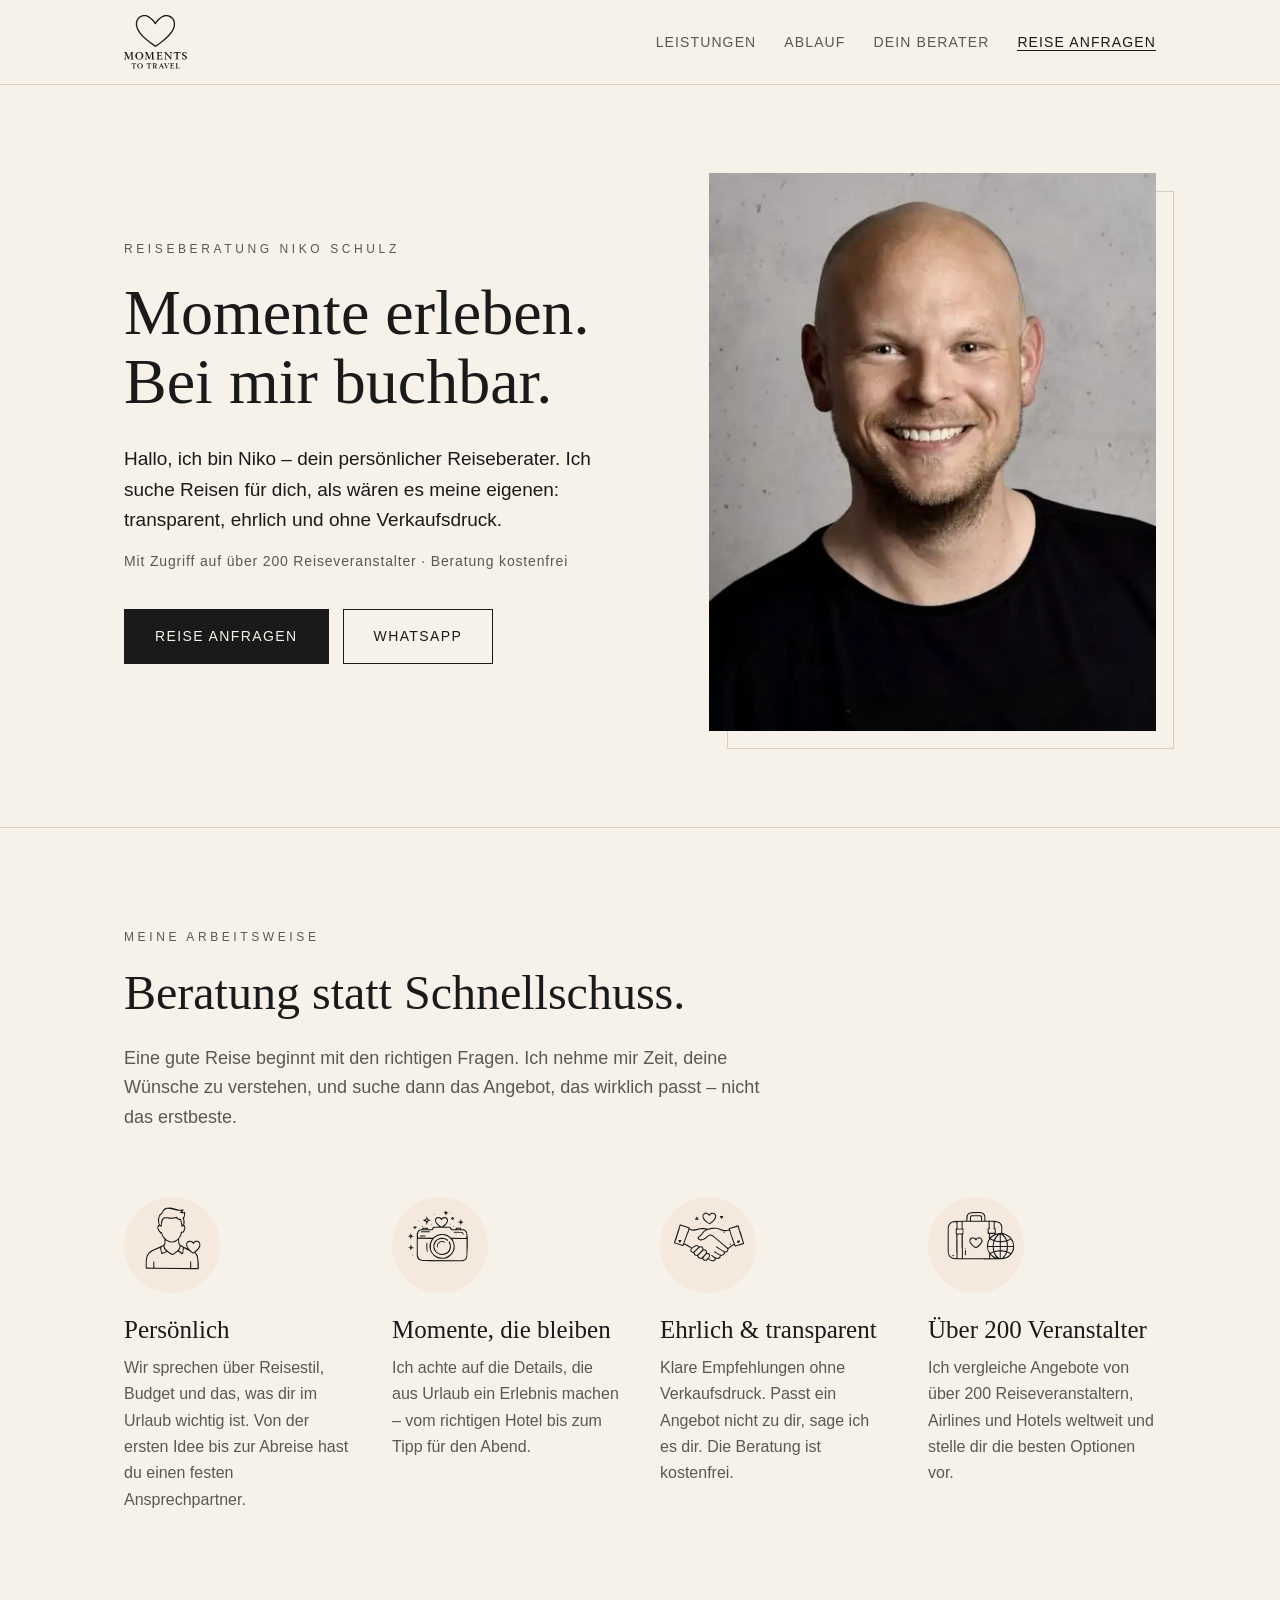
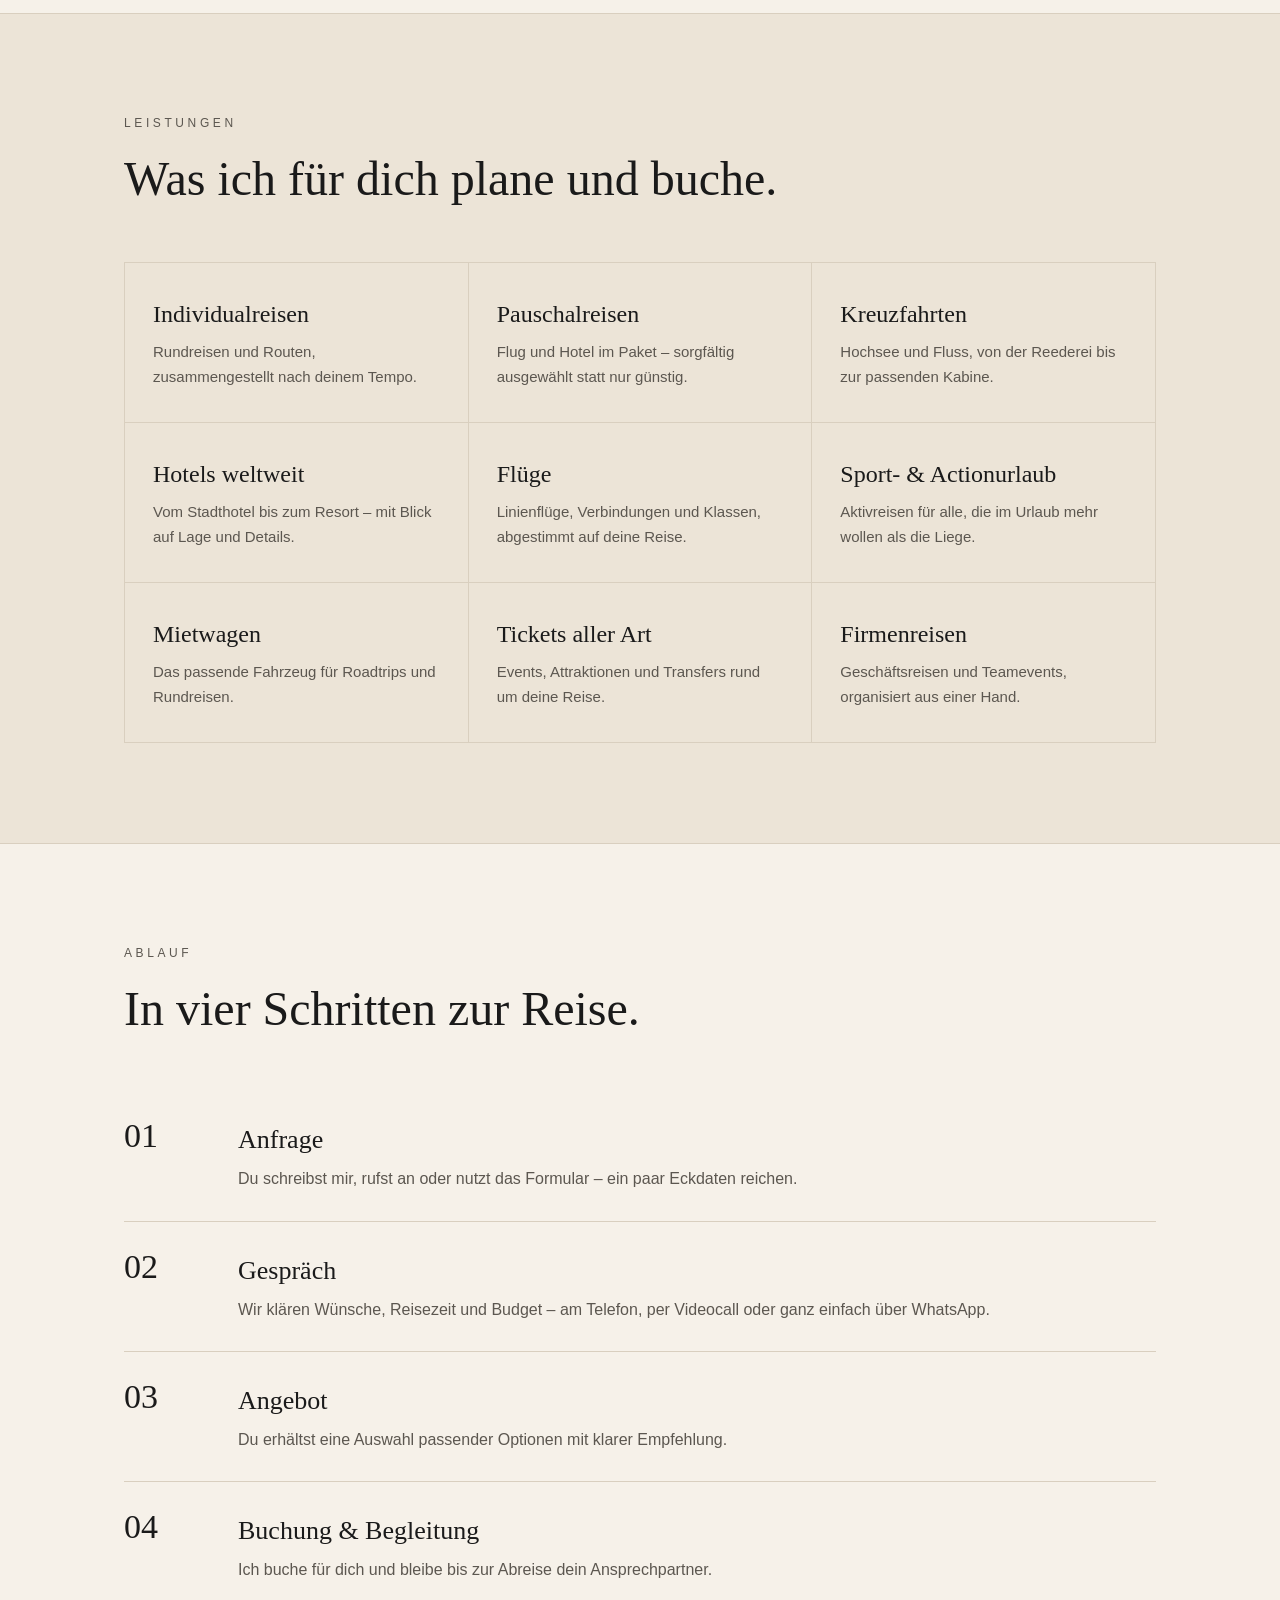
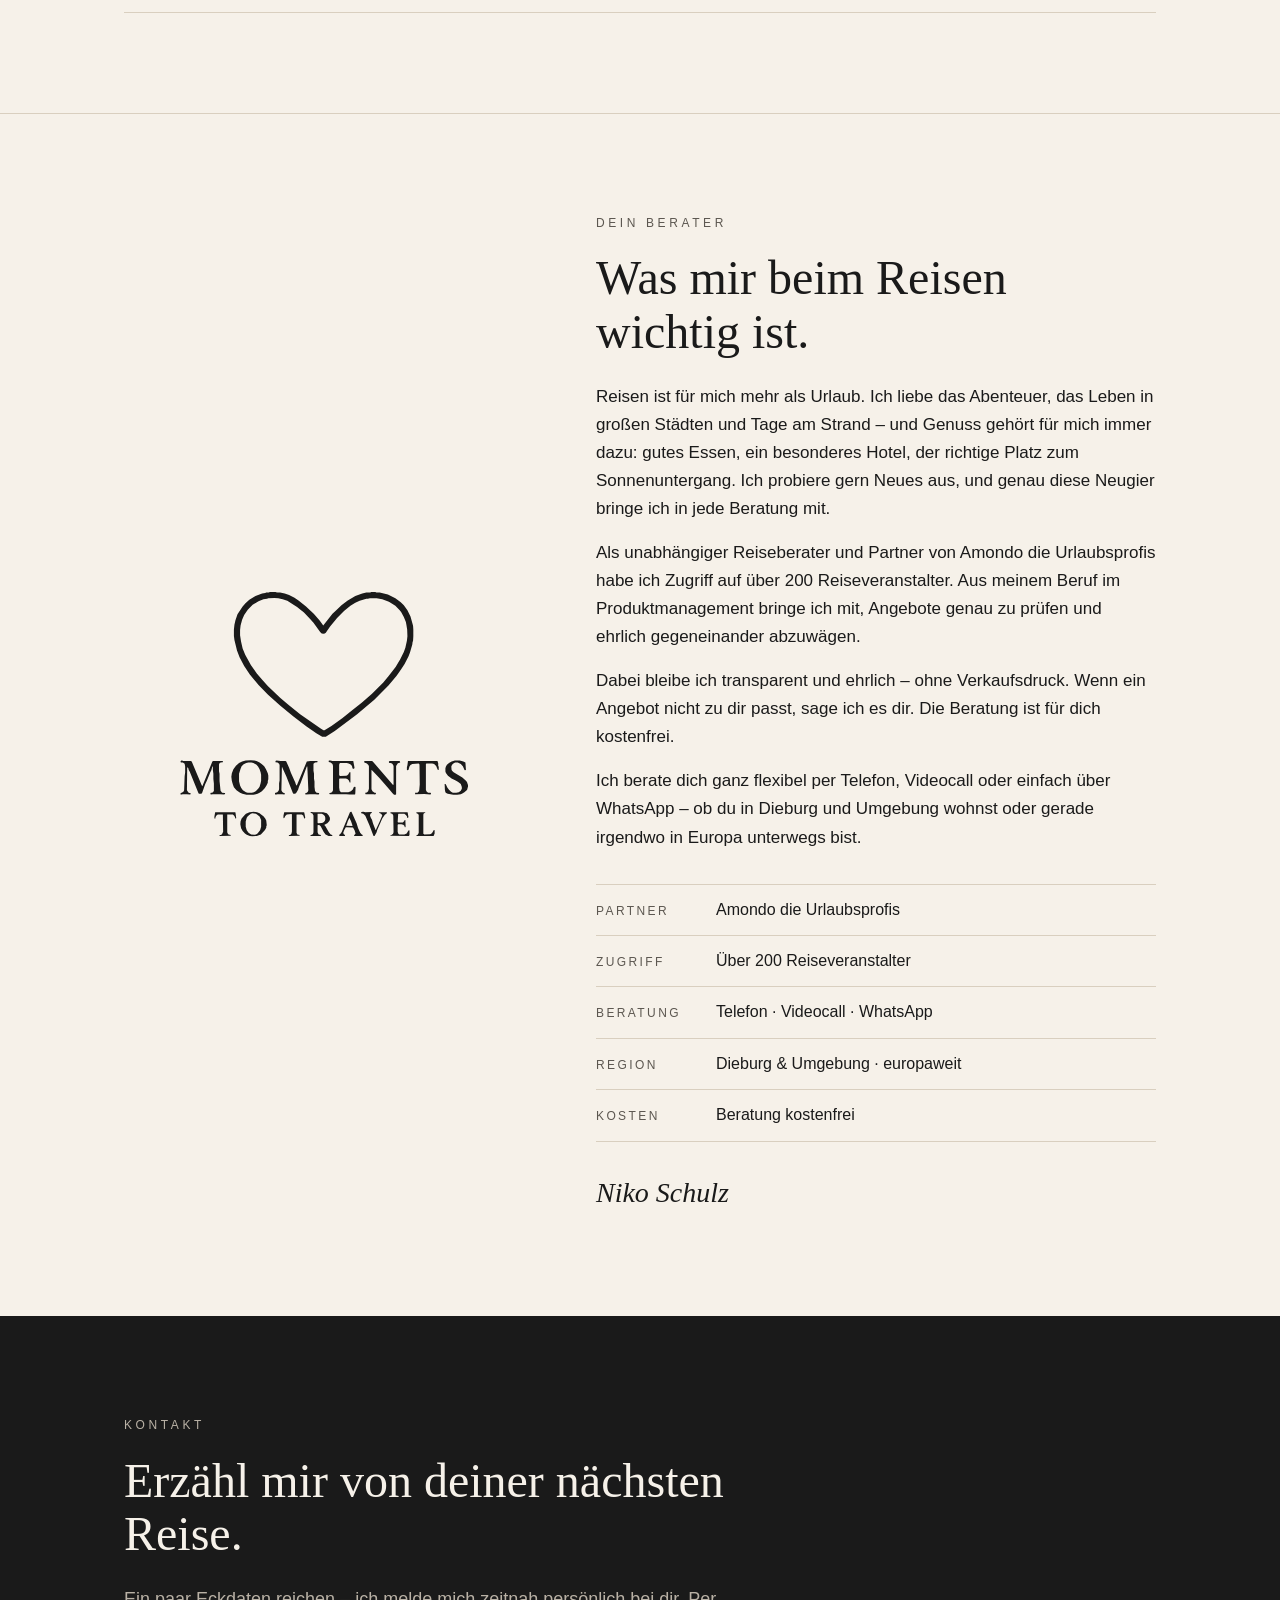
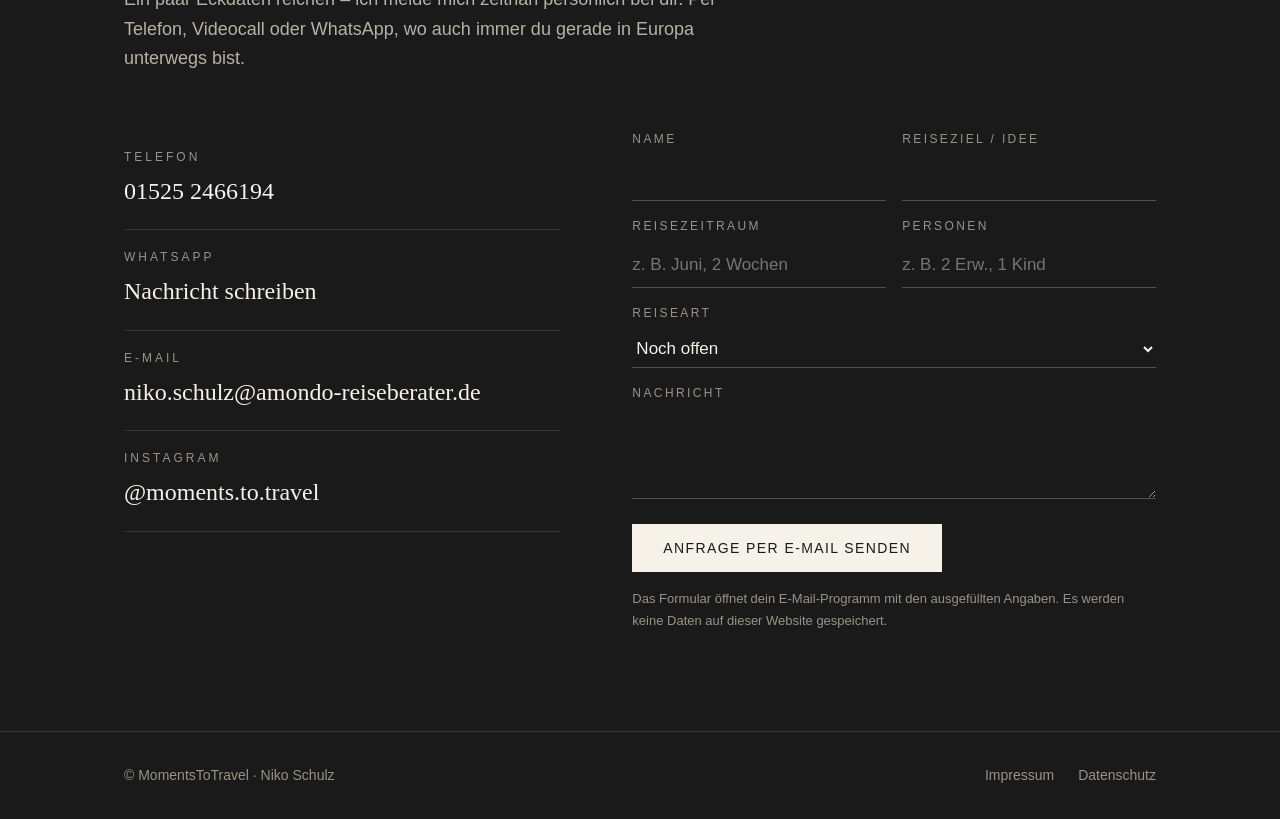
==== commit ed9f239b: "Porträt im Einstieg, vollständiges Impressum" ====
--- a/index.html
+++ b/index.html
@@ -27,13 +27,17 @@
 
 <main>
   <div class="hero wrap">
-    <img src="logo.svg" alt="MOMENTS TO TRAVEL" class="logo-lg">
-    <h1 class="claim">Momente erleben. Bei mir buchbar.</h1>
-    <p>Persönliche Reiseberatung von Niko Schulz – transparent, ehrlich und ohne Verkaufsdruck. Mit Zugriff auf über 200 Reiseveranstalter.</p>
-    <div class="buttons">
-      <a href="#kontakt" class="btn solid">Reise anfragen</a>
-      <a href="tel:+4915252466194" class="btn ghost">01525 2466194</a>
+    <div class="hero-text">
+      <p class="eyebrow">Reiseberatung Niko Schulz</p>
+      <h1 class="claim">Momente erleben.<br>Bei mir buchbar.</h1>
+      <p class="hello">Hallo, ich bin Niko – dein persönlicher Reiseberater. Ich suche Reisen für dich, als wären es meine eigenen: transparent, ehrlich und ohne Verkaufsdruck.</p>
+      <p class="sub">Mit Zugriff auf über 200 Reiseveranstalter · Beratung kostenfrei</p>
+      <div class="buttons">
+        <a href="#kontakt" class="btn solid">Reise anfragen</a>
+        <a href="https://wa.me/4915252466194" class="btn ghost">WhatsApp</a>
+      </div>
     </div>
+    <div class="hero-photo"><img src="img/niko.svg" alt="Niko Schulz, Reiseberater bei MOMENTS TO TRAVEL"></div>
   </div>
 
   <section>
@@ -99,12 +103,12 @@
 
   <section id="berater">
     <div class="wrap about">
-      <div class="portrait"><img src="img/niko.svg" alt="Niko Schulz, Reiseberater"></div>
+      <div class="about-logo"><img src="logo.svg" alt="MOMENTS TO TRAVEL"></div>
       <div>
         <p class="eyebrow">Dein Berater</p>
-        <h2>Hallo, ich bin Niko.</h2>
+        <h2>Was mir beim Reisen wichtig ist.</h2>
         <p>Reisen ist für mich mehr als Urlaub. Ich liebe das Abenteuer, das Leben in großen Städten und Tage am Strand – und Genuss gehört für mich immer dazu: gutes Essen, ein besonderes Hotel, der richtige Platz zum Sonnenuntergang. Ich probiere gern Neues aus, und genau diese Neugier bringe ich in jede Beratung mit.</p>
-        <p>Als unabhängiger Reiseberater und Partner von Amondo die Urlaubsprofis habe ich Zugriff auf über 200 Reiseveranstalter. Ich suche deine Reise so aus, als wäre es meine eigene. Aus meinem Beruf im Produktmanagement bringe ich mit, Angebote genau zu prüfen und ehrlich gegeneinander abzuwägen.</p>
+        <p>Als unabhängiger Reiseberater und Partner von Amondo die Urlaubsprofis habe ich Zugriff auf über 200 Reiseveranstalter. Aus meinem Beruf im Produktmanagement bringe ich mit, Angebote genau zu prüfen und ehrlich gegeneinander abzuwägen.</p>
         <p>Dabei bleibe ich transparent und ehrlich – ohne Verkaufsdruck. Wenn ein Angebot nicht zu dir passt, sage ich es dir. Die Beratung ist für dich kostenfrei.</p>
         <p>Ich berate dich ganz flexibel per Telefon, Videocall oder einfach über WhatsApp – ob du in Dieburg und Umgebung wohnst oder gerade irgendwo in Europa unterwegs bist.</p>
         <ul class="facts">
--- a/style.css
+++ b/style.css
@@ -39,13 +39,16 @@
 
 /* Logo */
 .logo-sm { height: 54px; width: auto; }
-.logo-lg { width: 230px; height: auto; margin: 0 auto 56px; }
 
-/* Hero */
-.hero { padding: 120px 0 110px; text-align: center; }
-.hero h1.claim { font-family: var(--sans); font-weight: 300; font-size: clamp(26px, 3.6vw, 40px); letter-spacing: 0.01em; line-height: 1.3; max-width: 820px; margin: 0 auto 24px; }
-.hero p { max-width: 560px; margin: 0 auto 40px; color: var(--muted); font-size: 18px; }
-.buttons { display: flex; gap: 14px; justify-content: center; flex-wrap: wrap; }
+/* Hero mit Porträt */
+.hero { display: grid; grid-template-columns: 1.15fr 1fr; gap: 72px; align-items: center; padding-top: 88px; padding-bottom: 96px; }
+.hero h1.claim { font-family: var(--serif); font-weight: 400; font-size: clamp(40px, 5.4vw, 64px); line-height: 1.08; margin-bottom: 28px; }
+.hero .hello { font-size: 19px; line-height: 1.6; margin-bottom: 14px; max-width: 520px; }
+.hero .sub { color: var(--muted); font-size: 14px; letter-spacing: 0.06em; margin-bottom: 36px; }
+.hero-photo { position: relative; }
+.hero-photo img { width: 100%; height: auto; aspect-ratio: 4 / 5; object-fit: cover; }
+.hero-photo::before { content: ""; position: absolute; inset: 18px -18px -18px 18px; border: 1px solid var(--line); z-index: -1; }
+.buttons { display: flex; gap: 14px; flex-wrap: wrap; }
 .btn {
   display: inline-block; padding: 15px 30px; text-decoration: none;
   font-size: 14px; letter-spacing: 0.1em; text-transform: uppercase;
@@ -82,14 +85,9 @@
 .steps p { color: var(--muted); font-size: 16px; }
 
 /* Dein Berater */
-.about { display: grid; grid-template-columns: 1fr 1.3fr; gap: 72px; align-items: center; }
-.portrait {
-  position: relative; overflow: hidden;
-  aspect-ratio: 4 / 5; background: var(--cream-dark); border: 1px solid var(--line);
-  display: flex; align-items: center; justify-content: center; color: var(--muted);
-  font-size: 13px; letter-spacing: 0.15em; text-transform: uppercase; text-align: center;
-}
-.portrait img { position: absolute; inset: 0; width: 100%; height: 100%; object-fit: cover; }
+.about { display: grid; grid-template-columns: 1fr 1.4fr; gap: 72px; align-items: center; }
+.about-logo { display: flex; justify-content: center; }
+.about-logo img { width: 72%; max-width: 300px; height: auto; }
 .about p + p { margin-top: 16px; }
 .facts { list-style: none; margin-top: 32px; border-top: 1px solid var(--line); }
 .facts li { padding: 12px 0; border-bottom: 1px solid var(--line); font-size: 16px; }
@@ -130,7 +128,7 @@
 .legal h1 { font-family: var(--serif); font-weight: 400; font-size: 48px; margin-bottom: 40px; }
 .legal h2 { font-size: 26px; margin: 40px 0 10px; }
 .legal p, .legal li { color: var(--muted); max-width: 720px; }
-.open { font-style: italic; }
+.legal p + p { margin-top: 12px; }
 
 @media (max-width: 1000px) {
   .four { grid-template-columns: repeat(2, 1fr); }
@@ -138,13 +136,14 @@
 
 @media (max-width: 860px) {
   .menu li:not(:last-child) { display: none; }
+  .hero { grid-template-columns: 1fr; gap: 40px; padding-top: 48px; padding-bottom: 72px; }
+  .hero-photo { order: -1; max-width: 280px; margin-right: 18px; }
   .grid, .about, .contact-grid { grid-template-columns: 1fr; }
   .about { gap: 40px; }
-  .portrait { max-width: 360px; }
+  .about-logo { justify-content: flex-start; }
+  .about-logo img { width: 180px; }
   section { padding: 72px 0; }
-  .hero { padding: 80px 0 72px; }
   .logo-sm { height: 46px; }
-  .logo-lg { width: 180px; }
   .steps li { grid-template-columns: 60px 1fr; }
   form { grid-template-columns: 1fr; }
   .facts span { display: block; width: auto; }
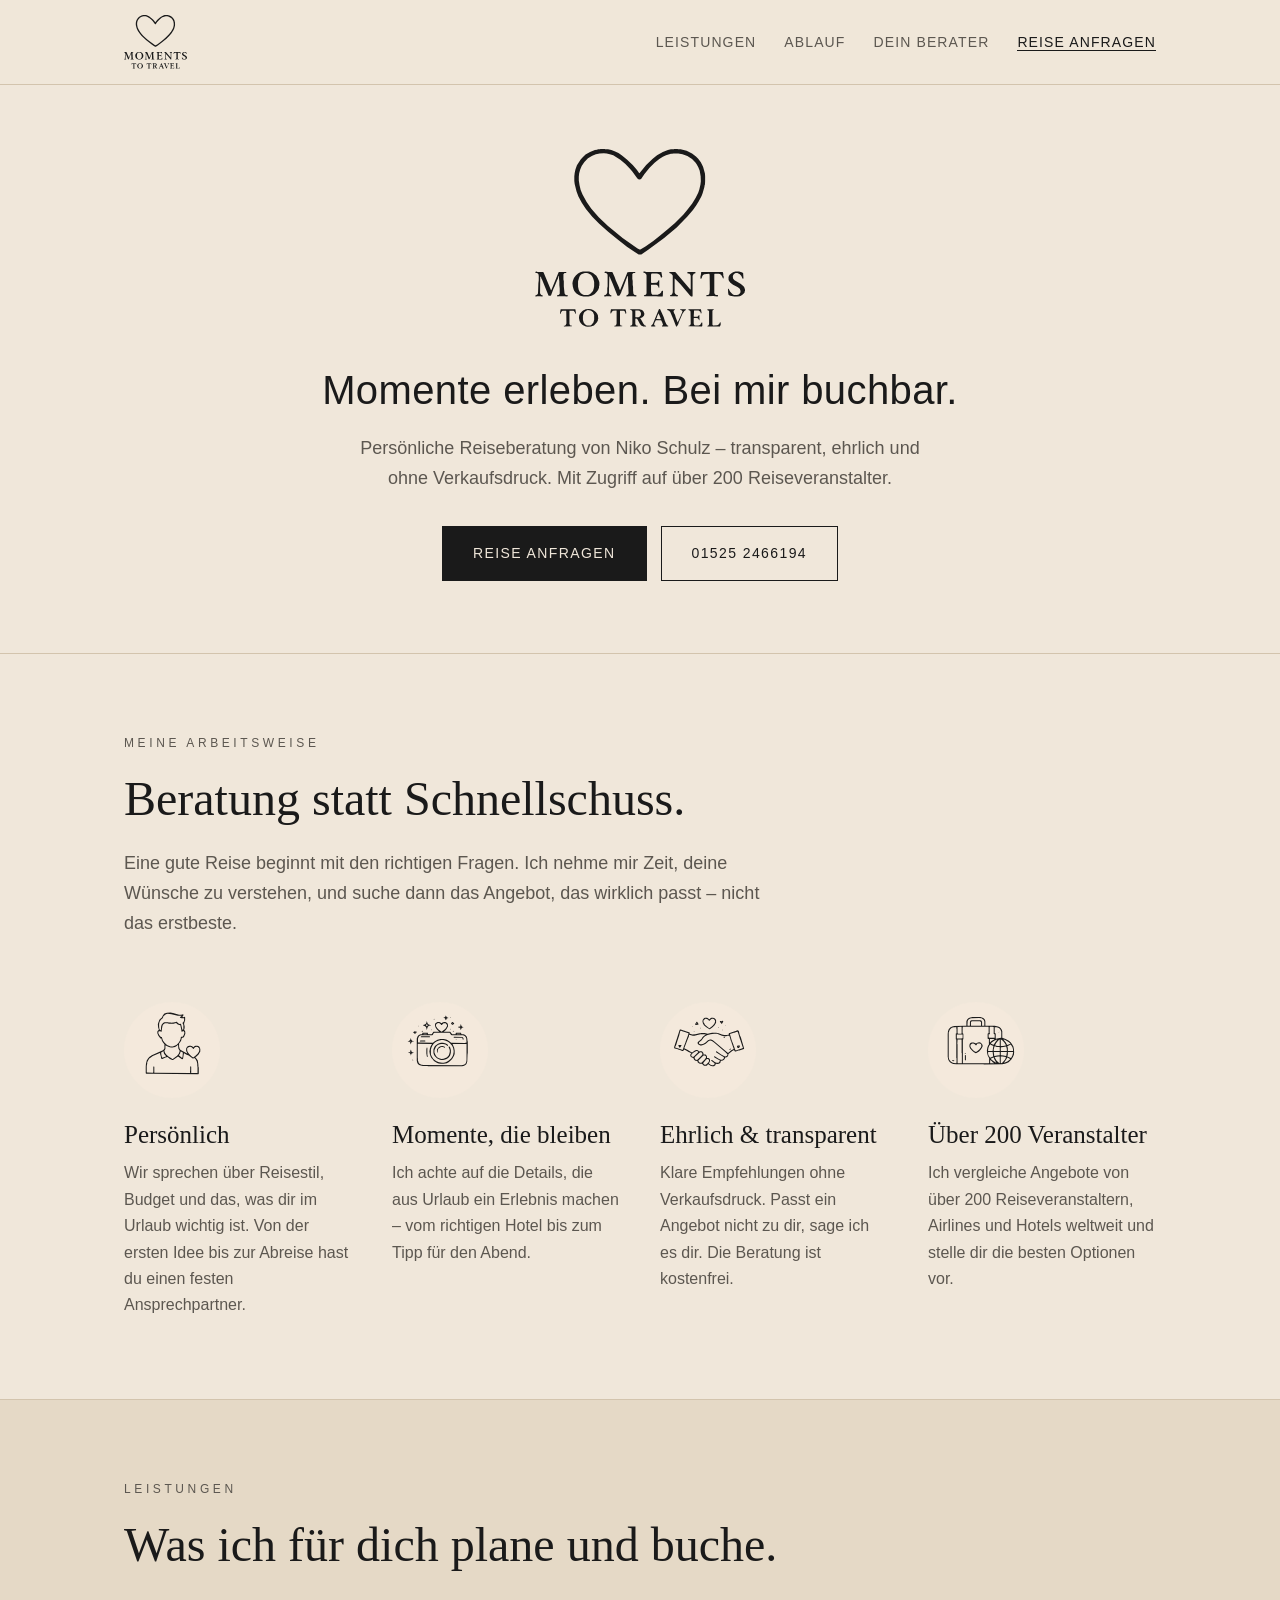
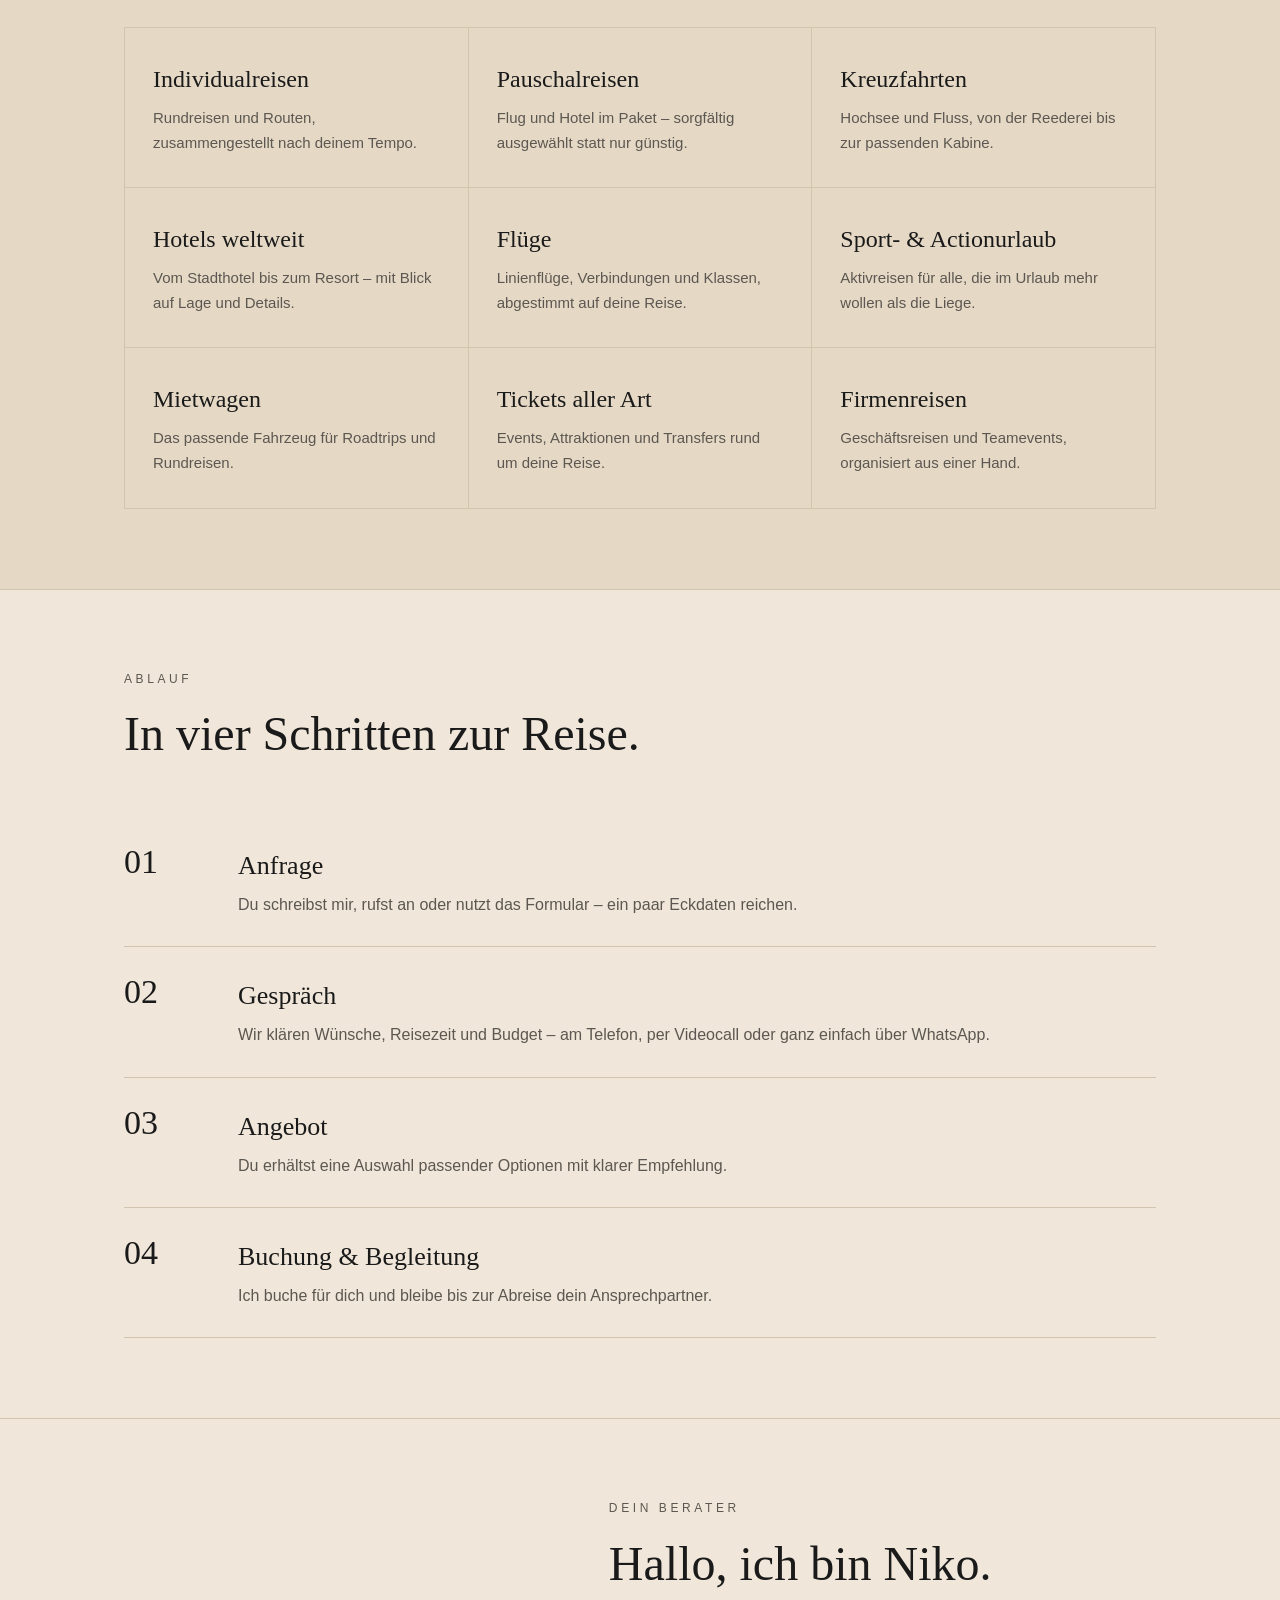
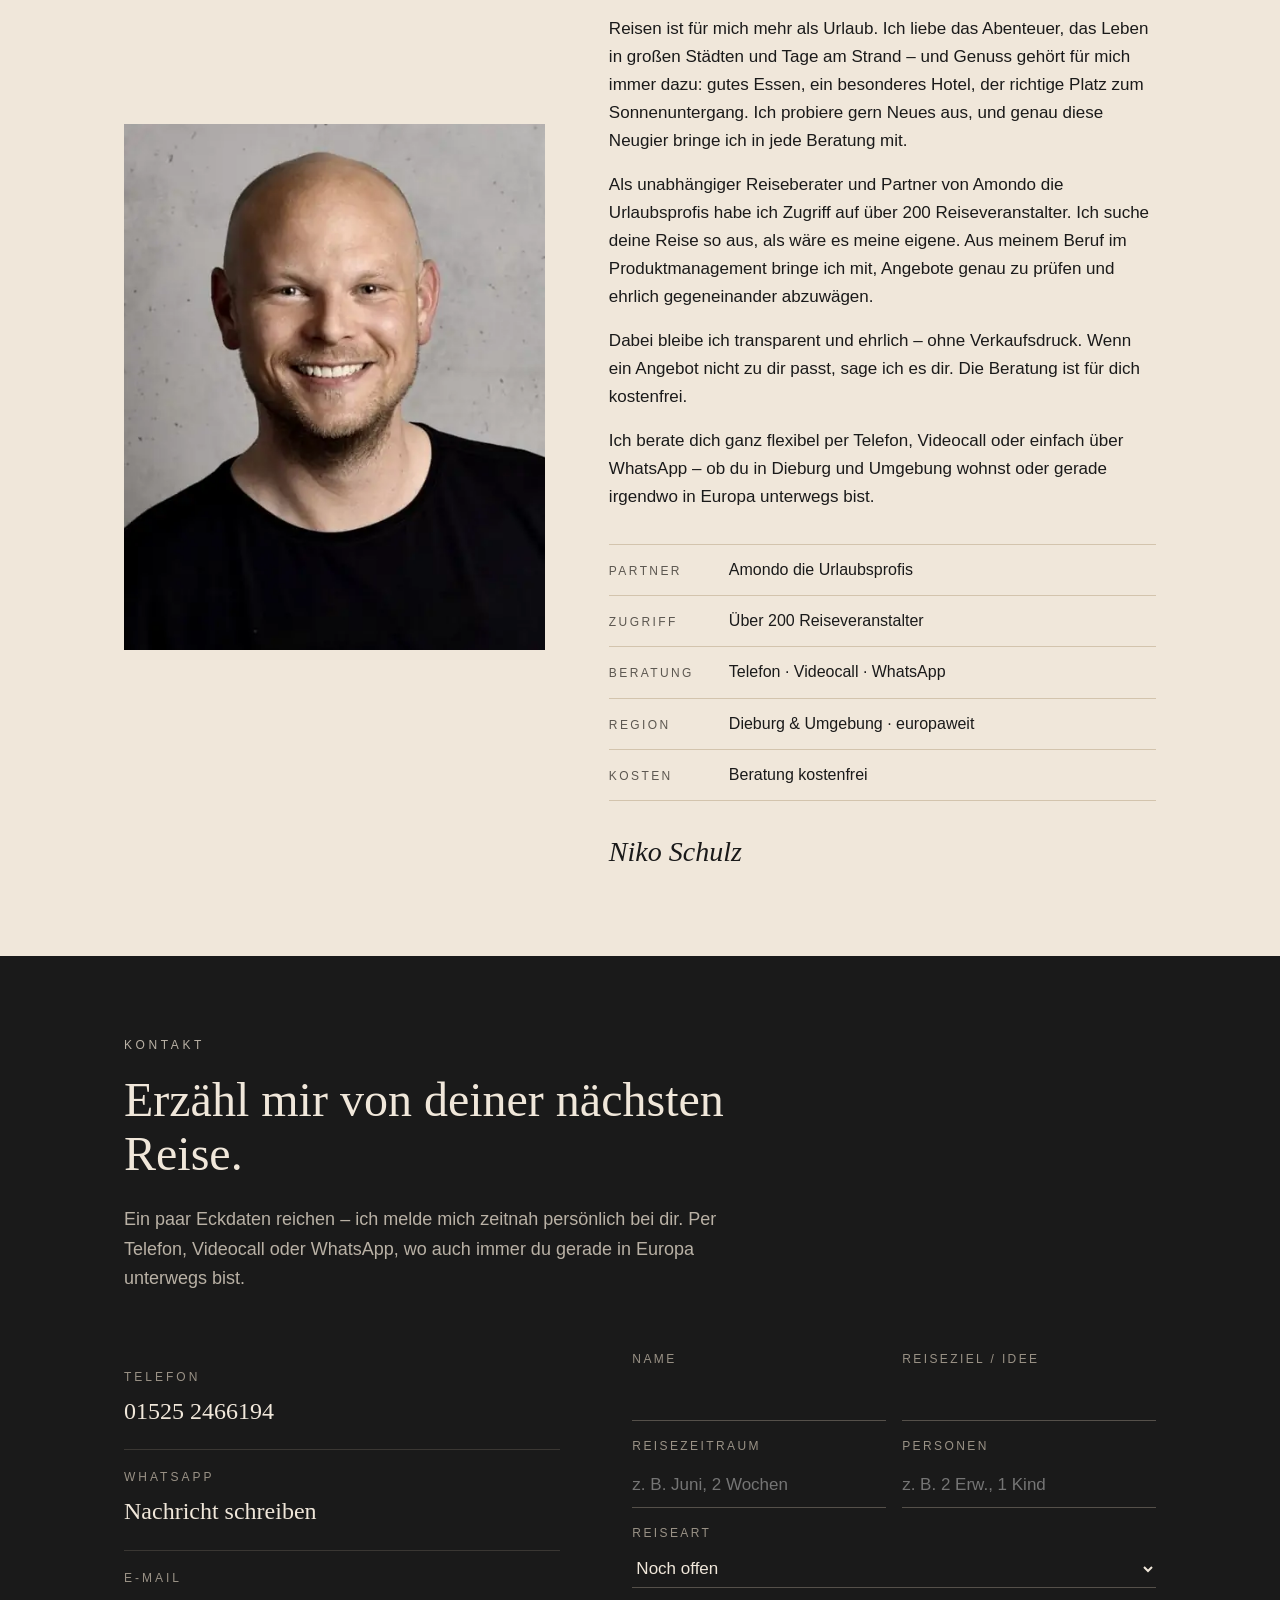
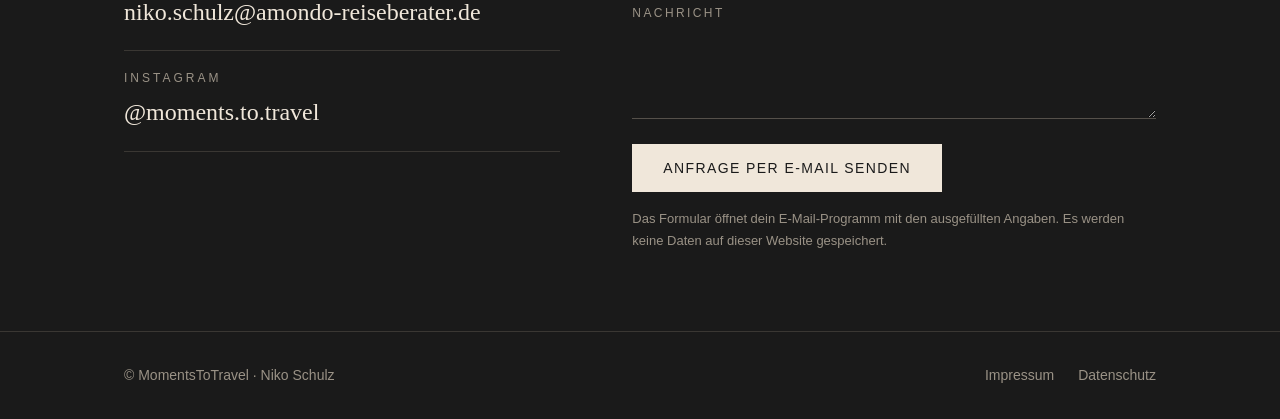
==== commit 6066409b: "Einstieg zurück auf Logo, wärmere Farben, kompaktere Abstände" ====
--- a/index.html
+++ b/index.html
@@ -27,17 +27,13 @@
 
 <main>
   <div class="hero wrap">
-    <div class="hero-text">
-      <p class="eyebrow">Reiseberatung Niko Schulz</p>
-      <h1 class="claim">Momente erleben.<br>Bei mir buchbar.</h1>
-      <p class="hello">Hallo, ich bin Niko – dein persönlicher Reiseberater. Ich suche Reisen für dich, als wären es meine eigenen: transparent, ehrlich und ohne Verkaufsdruck.</p>
-      <p class="sub">Mit Zugriff auf über 200 Reiseveranstalter · Beratung kostenfrei</p>
-      <div class="buttons">
-        <a href="#kontakt" class="btn solid">Reise anfragen</a>
-        <a href="https://wa.me/4915252466194" class="btn ghost">WhatsApp</a>
-      </div>
+    <img src="logo.svg" alt="MOMENTS TO TRAVEL" class="logo-lg">
+    <h1 class="claim">Momente erleben. Bei mir buchbar.</h1>
+    <p>Persönliche Reiseberatung von Niko Schulz – transparent, ehrlich und ohne Verkaufsdruck. Mit Zugriff auf über 200 Reiseveranstalter.</p>
+    <div class="buttons">
+      <a href="#kontakt" class="btn solid">Reise anfragen</a>
+      <a href="tel:+4915252466194" class="btn ghost">01525 2466194</a>
     </div>
-    <div class="hero-photo"><img src="img/niko.svg" alt="Niko Schulz, Reiseberater bei MOMENTS TO TRAVEL"></div>
   </div>
 
   <section>
@@ -103,12 +99,12 @@
 
   <section id="berater">
     <div class="wrap about">
-      <div class="about-logo"><img src="logo.svg" alt="MOMENTS TO TRAVEL"></div>
+      <div class="portrait"><img src="img/niko.svg" alt="Niko Schulz, Reiseberater"></div>
       <div>
         <p class="eyebrow">Dein Berater</p>
-        <h2>Was mir beim Reisen wichtig ist.</h2>
+        <h2>Hallo, ich bin Niko.</h2>
         <p>Reisen ist für mich mehr als Urlaub. Ich liebe das Abenteuer, das Leben in großen Städten und Tage am Strand – und Genuss gehört für mich immer dazu: gutes Essen, ein besonderes Hotel, der richtige Platz zum Sonnenuntergang. Ich probiere gern Neues aus, und genau diese Neugier bringe ich in jede Beratung mit.</p>
-        <p>Als unabhängiger Reiseberater und Partner von Amondo die Urlaubsprofis habe ich Zugriff auf über 200 Reiseveranstalter. Aus meinem Beruf im Produktmanagement bringe ich mit, Angebote genau zu prüfen und ehrlich gegeneinander abzuwägen.</p>
+        <p>Als unabhängiger Reiseberater und Partner von Amondo die Urlaubsprofis habe ich Zugriff auf über 200 Reiseveranstalter. Ich suche deine Reise so aus, als wäre es meine eigene. Aus meinem Beruf im Produktmanagement bringe ich mit, Angebote genau zu prüfen und ehrlich gegeneinander abzuwägen.</p>
         <p>Dabei bleibe ich transparent und ehrlich – ohne Verkaufsdruck. Wenn ein Angebot nicht zu dir passt, sage ich es dir. Die Beratung ist für dich kostenfrei.</p>
         <p>Ich berate dich ganz flexibel per Telefon, Videocall oder einfach über WhatsApp – ob du in Dieburg und Umgebung wohnst oder gerade irgendwo in Europa unterwegs bist.</p>
         <ul class="facts">
--- a/style.css
+++ b/style.css
@@ -1,9 +1,9 @@
 :root {
-  --cream: #f6f1e9;
-  --cream-dark: #ece4d7;
+  --cream: #f0e7da;
+  --cream-dark: #e5d9c6;
   --ink: #1a1a1a;
   --muted: #5c5750;
-  --line: #d9cfbf;
+  --line: #d3c4ad;
   --serif: "Cormorant Garamond", "Iowan Old Style", "Palatino Linotype", Palatino, "Book Antiqua", Georgia, serif;
   --sans: -apple-system, BlinkMacSystemFont, "Segoe UI", Helvetica, Arial, sans-serif;
 }
@@ -26,7 +26,7 @@
 /* Header */
 header {
   position: sticky; top: 0; z-index: 10;
-  background: rgba(246, 241, 233, 0.94);
+  background: rgba(240, 231, 218, 0.95);
   backdrop-filter: blur(8px);
   border-bottom: 1px solid var(--line);
 }
@@ -39,16 +39,13 @@
 
 /* Logo */
 .logo-sm { height: 54px; width: auto; }
+.logo-lg { width: 210px; height: auto; margin: 0 auto 36px; }
 
-/* Hero mit Porträt */
-.hero { display: grid; grid-template-columns: 1.15fr 1fr; gap: 72px; align-items: center; padding-top: 88px; padding-bottom: 96px; }
-.hero h1.claim { font-family: var(--serif); font-weight: 400; font-size: clamp(40px, 5.4vw, 64px); line-height: 1.08; margin-bottom: 28px; }
-.hero .hello { font-size: 19px; line-height: 1.6; margin-bottom: 14px; max-width: 520px; }
-.hero .sub { color: var(--muted); font-size: 14px; letter-spacing: 0.06em; margin-bottom: 36px; }
-.hero-photo { position: relative; }
-.hero-photo img { width: 100%; height: auto; aspect-ratio: 4 / 5; object-fit: cover; }
-.hero-photo::before { content: ""; position: absolute; inset: 18px -18px -18px 18px; border: 1px solid var(--line); z-index: -1; }
-.buttons { display: flex; gap: 14px; flex-wrap: wrap; }
+/* Hero */
+.hero { padding-top: 64px; padding-bottom: 72px; text-align: center; }
+.hero h1.claim { font-family: var(--sans); font-weight: 300; font-size: clamp(26px, 3.6vw, 40px); letter-spacing: 0.01em; line-height: 1.3; max-width: 820px; margin: 0 auto 18px; }
+.hero p { max-width: 560px; margin: 0 auto 32px; color: var(--muted); font-size: 18px; }
+.buttons { display: flex; gap: 14px; justify-content: center; flex-wrap: wrap; }
 .btn {
   display: inline-block; padding: 15px 30px; text-decoration: none;
   font-size: 14px; letter-spacing: 0.1em; text-transform: uppercase;
@@ -59,7 +56,7 @@
 .btn.ghost:hover { background: var(--ink); color: var(--cream); }
 
 /* Sections */
-section { padding: 100px 0; border-top: 1px solid var(--line); }
+section { padding: 80px 0; border-top: 1px solid var(--line); }
 .eyebrow { font-size: 12px; letter-spacing: 0.3em; text-transform: uppercase; color: var(--muted); margin-bottom: 18px; }
 h2 { font-family: var(--serif); font-weight: 400; font-size: clamp(32px, 4.4vw, 48px); line-height: 1.12; margin-bottom: 24px; max-width: 720px; }
 .lead { color: var(--muted); max-width: 640px; font-size: 18px; }
@@ -85,9 +82,9 @@
 .steps p { color: var(--muted); font-size: 16px; }
 
 /* Dein Berater */
-.about { display: grid; grid-template-columns: 1fr 1.4fr; gap: 72px; align-items: center; }
-.about-logo { display: flex; justify-content: center; }
-.about-logo img { width: 72%; max-width: 300px; height: auto; }
+.about { display: grid; grid-template-columns: 1fr 1.3fr; gap: 64px; align-items: center; }
+.portrait { position: relative; overflow: hidden; aspect-ratio: 4 / 5; background: var(--cream-dark); }
+.portrait img { position: absolute; inset: 0; width: 100%; height: 100%; object-fit: cover; }
 .about p + p { margin-top: 16px; }
 .facts { list-style: none; margin-top: 32px; border-top: 1px solid var(--line); }
 .facts li { padding: 12px 0; border-bottom: 1px solid var(--line); font-size: 16px; }
@@ -136,13 +133,12 @@
 
 @media (max-width: 860px) {
   .menu li:not(:last-child) { display: none; }
-  .hero { grid-template-columns: 1fr; gap: 40px; padding-top: 48px; padding-bottom: 72px; }
-  .hero-photo { order: -1; max-width: 280px; margin-right: 18px; }
+  .hero { padding-top: 44px; padding-bottom: 56px; }
+  .logo-lg { width: 160px; margin-bottom: 28px; }
   .grid, .about, .contact-grid { grid-template-columns: 1fr; }
   .about { gap: 40px; }
-  .about-logo { justify-content: flex-start; }
-  .about-logo img { width: 180px; }
-  section { padding: 72px 0; }
+  .portrait { max-width: 360px; }
+  section { padding: 60px 0; }
   .logo-sm { height: 46px; }
   .steps li { grid-template-columns: 60px 1fr; }
   form { grid-template-columns: 1fr; }
